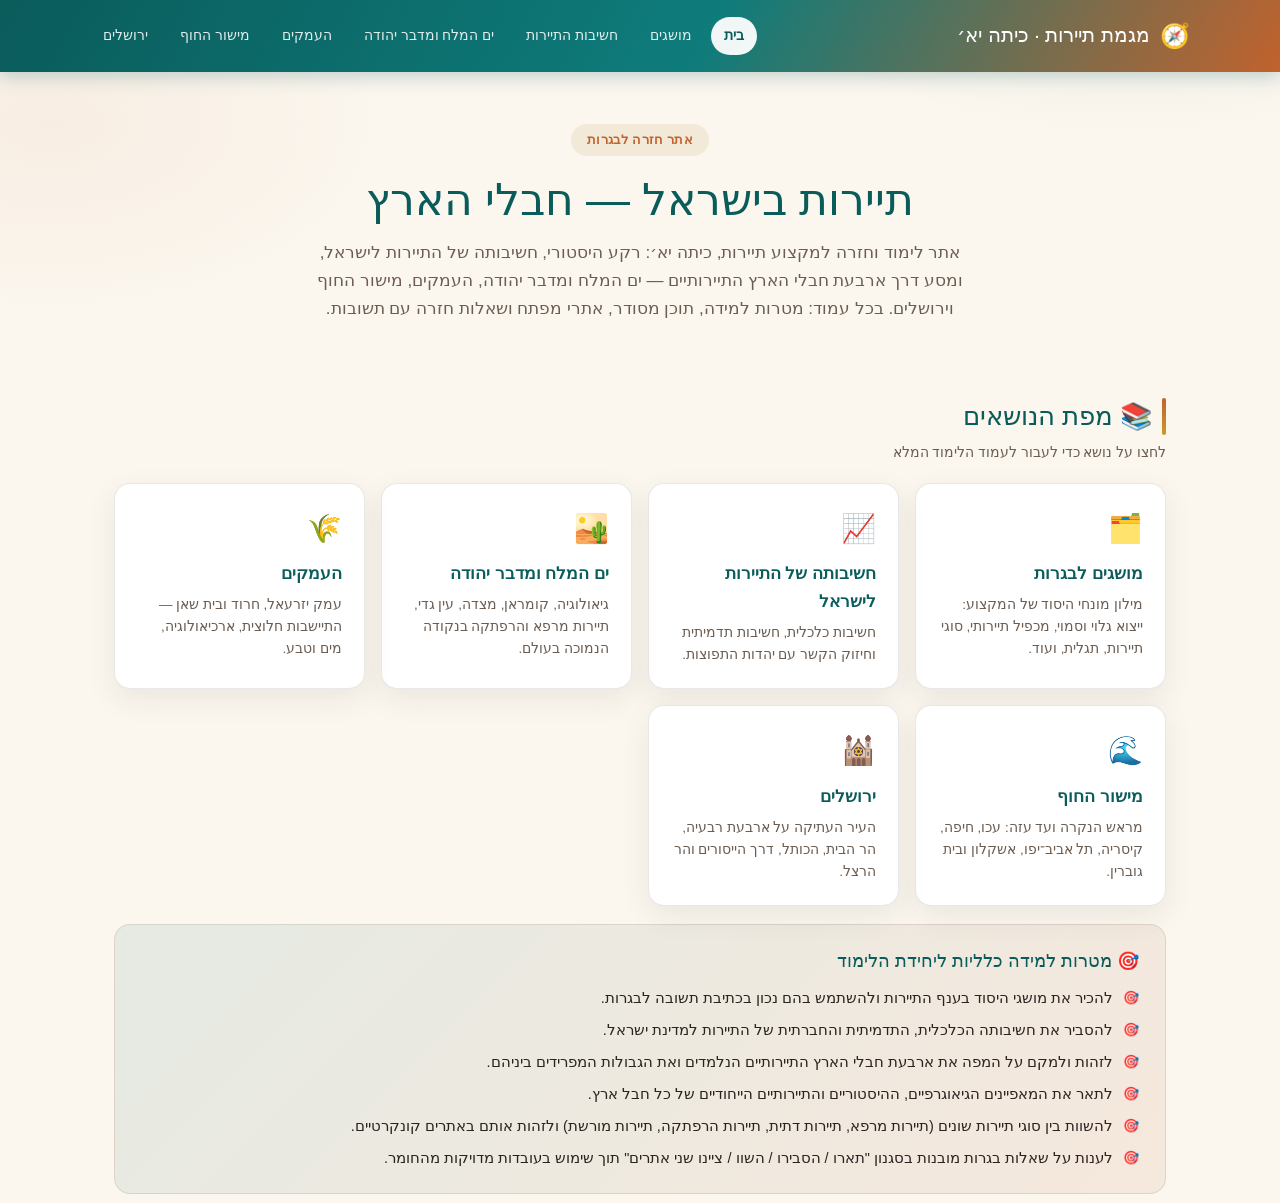
==== student/index.html @ a9f003f9 "Add gated teacher/student dashboard for tourism_bagrut New login-protected pages (reuse the existing" ====
<!DOCTYPE html>
<html lang="he" dir="rtl">
<head>
  <meta charset="UTF-8">
  <meta name="viewport" content="width=device-width, initial-scale=1.0">
  <title>תיירות בגרות — התקדמות אישית</title>
  <link rel="manifest" href="/manifest.json">
  <meta name="theme-color" content="#1E90FF">
  <link href="https://fonts.googleapis.com/css2?family=Heebo:wght@300;400;500;700;800&family=Secular+One&display=swap" rel="stylesheet">
  <style>
    *, *::before, *::after { box-sizing: border-box; margin: 0; padding: 0; }
    :root {
      --blue: #1E90FF; --blue-dark: #0B66C7; --blue-light: #0B66C7;
      --dark: #FFF8ED; --dark2: #FFFFFF; --dark3: #FFEFD9; --dark4: #F4DFB8;
      --text: #1B2A3D; --muted: #6C7A8C; --error: #E5484D;
      --success: #12A66E; --warning: #FF7A3D;
      --teal: #0E9E8F; --purple: #8B5CF6; --purple-light: #6D28D9;
      --font-display: 'Secular One', 'Heebo', sans-serif;
    }
    body {
      font-family: 'Heebo', sans-serif; background: var(--dark); color: var(--text); min-height: 100vh;
      background-image:
        radial-gradient(ellipse 900px 500px at 100% -10%, rgba(30,144,255,0.09), transparent 60%),
        radial-gradient(ellipse 700px 500px at -10% 10%, rgba(255,122,61,0.06), transparent 60%);
      background-attachment: fixed;
    }
    .topbar { background: rgba(255,255,255,0.85); backdrop-filter: blur(10px); border-bottom: 1px solid rgba(27,42,61,0.07); padding: 0 24px; height: 66px; display: flex; align-items: center; justify-content: space-between; position: sticky; top: 0; z-index: 100; flex-wrap: wrap; gap: 10px; }
    .topbar-left { display: flex; align-items: center; gap: 14px; }
    .brand-mark { width: 34px; height: 34px; border-radius: 10px; background: linear-gradient(135deg, var(--blue), var(--purple)); display: flex; align-items: center; justify-content: center; flex-shrink: 0; box-shadow: 0 3px 12px rgba(30,144,255,0.35); font-size: 17px; }
    .topbar-logo { font-family: var(--font-display); font-size: 17px; font-weight: 800; background: linear-gradient(135deg, var(--blue-light), var(--purple-light)); -webkit-background-clip: text; -webkit-text-fill-color: transparent; background-clip: text; }
    .topbar-subject { font-size: 11px; font-weight: 700; color: var(--purple-light); text-transform: uppercase; letter-spacing: 0.06em; background: rgba(139,92,246,0.1); border: 1px solid rgba(139,92,246,0.25); border-radius: 20px; padding: 3px 11px; }
    .topbar-right { display: flex; align-items: center; gap: 8px; }
    .user-name { font-family: var(--font-display); font-size: 13px; font-weight: 700; }
    .btn-sm { padding: 7px 13px; border-radius: 9px; font-family: 'Heebo', sans-serif; font-size: 12px; font-weight: 600; cursor: pointer; border: none; transition: all 0.2s; }
    .btn-back, .btn-logout { background: transparent; border: 1px solid rgba(27,42,61,0.14); color: var(--muted); }
    .btn-back:hover { border-color: var(--blue); color: var(--blue-light); }
    .btn-logout:hover { border-color: var(--error); color: var(--error); }

    .main { max-width: 800px; margin: 0 auto; padding: 26px 24px; }

    .unit-card { background: linear-gradient(160deg, rgba(255,239,217,0.9), rgba(255,255,255,0.9)); border: 1px solid rgba(27,42,61,0.07); border-radius: 18px; padding: 22px; margin-bottom: 18px; }
    .unit-head { display: flex; align-items: center; justify-content: space-between; gap: 12px; flex-wrap: wrap; margin-bottom: 14px; }
    .unit-name { font-family: var(--font-display); font-size: 18px; font-weight: 800; }
    .unit-badge { font-size: 11px; font-weight: 700; padding: 4px 11px; border-radius: 20px; }
    .unit-badge.done { background: rgba(18,166,110,0.12); color: var(--success); }
    .unit-badge.progress { background: rgba(255,122,61,0.12); color: var(--warning); }
    .unit-badge.new { background: rgba(108,122,140,0.12); color: var(--muted); }

    .prog-wrap { display: flex; align-items: center; gap: 10px; margin-bottom: 14px; }
    .prog-bar { flex: 1; height: 9px; background: var(--dark4); border-radius: 5px; overflow: hidden; }
    .prog-fill { height: 100%; border-radius: 5px; background: linear-gradient(90deg, var(--purple), var(--blue)); box-shadow: 0 0 8px rgba(30,144,255,0.4); }
    .prog-pct { font-family: var(--font-display); font-size: 13px; font-weight: 700; color: var(--purple-light); min-width: 40px; text-align: left; }

    .unit-meta { display: flex; gap: 18px; flex-wrap: wrap; margin-bottom: 16px; font-size: 12px; color: var(--muted); }
    .unit-meta b { color: var(--text); font-family: var(--font-display); }

    .unit-actions { display: flex; gap: 10px; flex-wrap: wrap; }
    .btn { padding: 10px 18px; border-radius: 10px; border: none; font-family: 'Heebo', sans-serif; font-size: 13px; font-weight: 700; cursor: pointer; text-decoration: none; display: inline-flex; align-items: center; gap: 6px; }
    .btn-primary { background: linear-gradient(135deg, var(--blue), var(--purple)); color: white; box-shadow: 0 3px 12px rgba(30,144,255,0.25); }
    .btn-primary:hover { filter: brightness(1.08); }
    .btn-ghost { background: var(--dark3); color: var(--text); }
    .btn-ghost:hover { background: var(--dark4); }

    /* בוחן */
    .quiz-overlay { display: none; position: fixed; inset: 0; background: rgba(27,42,61,0.55); z-index: 300; overflow-y: auto; padding: 30px 16px; }
    .quiz-overlay.show { display: block; }
    .quiz-modal { max-width: 700px; margin: 0 auto; background: var(--dark2); border-radius: 20px; padding: 26px; }
    .quiz-modal-head { display: flex; justify-content: space-between; align-items: center; margin-bottom: 18px; }
    .quiz-modal-title { font-family: var(--font-display); font-size: 17px; font-weight: 800; }
    .quiz-q { margin-bottom: 20px; padding-bottom: 18px; border-bottom: 1px solid rgba(27,42,61,0.07); }
    .quiz-q:last-child { border-bottom: none; }
    .quiz-q-text { font-weight: 700; margin-bottom: 10px; font-size: 14px; }
    .quiz-opt { display: block; width: 100%; text-align: right; padding: 10px 14px; margin-bottom: 6px; border-radius: 10px; border: 1px solid rgba(27,42,61,0.12); background: var(--dark3); color: var(--text); font-family: 'Heebo', sans-serif; font-size: 13px; cursor: pointer; transition: all 0.15s; }
    .quiz-opt:not(:disabled):hover { border-color: var(--blue); }
    .quiz-opt.selected { border-color: var(--blue); background: rgba(30,144,255,0.1); }
    .quiz-opt.correct { border-color: var(--success); background: rgba(18,166,110,0.12); }
    .quiz-opt.wrong { border-color: var(--error); background: rgba(229,72,77,0.12); }
    .quiz-explain { font-size: 12px; color: var(--muted); background: var(--dark3); border-radius: 10px; padding: 10px 12px; margin-top: 8px; display: none; }
    .quiz-explain.show { display: block; }
    .quiz-result { text-align: center; padding: 20px 0; }
    .quiz-result-score { font-family: var(--font-display); font-size: 32px; font-weight: 800; color: var(--purple-light); margin-bottom: 6px; }
    .quiz-footer { display: flex; gap: 10px; justify-content: flex-end; margin-top: 18px; }

    .empty-state { text-align: center; padding: 60px 20px; color: var(--muted); }
    .loading-spinner { display: inline-block; width: 16px; height: 16px; border: 2px solid rgba(27,42,61,0.15); border-top-color: var(--blue); border-radius: 50%; animation: spin 0.7s linear infinite; }
    @keyframes spin { to { transform: rotate(360deg); } }
  </style>
</head>
<body>

<div class="topbar">
  <div class="topbar-left">
    <div class="brand-mark">🎓</div>
    <div class="topbar-logo">כיתה פלוס</div>
    <div class="topbar-subject">🎓 תיירות בגרות</div>
  </div>
  <div class="topbar-right">
    <div class="user-name" id="userName">טוען...</div>
    <button class="btn-sm btn-back" onclick="goBack()">← דשבורד</button>
    <button class="btn-sm btn-logout" onclick="logout()">יציאה</button>
  </div>
</div>

<div class="main" id="unitsContainer">
  <div class="empty-state"><span class="loading-spinner"></span> טוען התקדמות...</div>
</div>

<div class="quiz-overlay" id="quizOverlay">
  <div class="quiz-modal">
    <div class="quiz-modal-head">
      <div class="quiz-modal-title" id="quizTitle">בוחן</div>
      <button class="btn-sm btn-ghost" onclick="closeQuiz()">✕ סגירה</button>
    </div>
    <div id="quizBody"></div>
  </div>
</div>

<script>
if ('serviceWorker' in navigator) {
  navigator.serviceWorker.register('/sw.js', { scope: '/' }).catch(function(){});
}
const HUB_URL = 'https://nisan1234-afk.github.io/';
const API_URL = 'https://script.google.com/macros/s/AKfycbwf3-MNZBBi64zXcNH7wfhBRoEBl9brtQ9QRI4Won5RmUIOrl_WBivN6uI5NAp6Mc0h/exec';

/* אותו בוחן בדיוק כמו ב-mishor-hachof.html (20 שאלות אמת) — מקור אחד, בלי להמציא תוכן. */
const UNIT_CONTENT = {
  mishor_hachof: {
    studyUrl: '../mishor-hachof.html',
    quiz: [
      { q: 'מהו אורכו הכולל של מישור החוף (מראש הנקרה ועד רצועת עזה)?', opts: ['90 ק"מ', '190 ק"מ', '290 ק"מ', '390 ק"מ'], correct: 1,
        explain: 'אורך מישור החוף הוא כ-190 ק"מ, ברוחב שבין 4 ק"מ בצפון ל-40 ק"מ בדרום.' },
      { q: 'איזה סוג חוף אופייני לצפון מישור החוף?', opts: ['חוף צבירה', 'חוף סחיפה', 'חוף אלמוגים', 'חוף ביצתי'], correct: 1,
        explain: 'בצפון, גלים מכרסמים את רכסי הכורכר ויוצרים חוף סחיפה עם מפרצונים ולוחות גידוד. בדרום, לעומת זאת, החוף הוא חוף צבירה — רחב, ישר וחולי.' },
      { q: 'באיזו שנה נבנה מסגד אל-ג\'זאר בעכו?', opts: ['1517', '1781', '1948', '2003'], correct: 1,
        explain: 'מסגד אל-ג\'זאר נבנה ב-1781 על ידי הפאשא אחמד אל-ג\'זאר, ובנייתו כללה עמודי גרניט שהובאו מאיטליה.' },
      { q: 'מהם שני האתרים הקדושים לבהאים בישראל?', opts: ['הכותל המערבי וקבר רחל', 'הגנים הבהאיים בחיפה וארמון בהג\'י בעכו', 'מסגד אל-אקצא וכנסיית הקבר', 'מצדה וקומראן'], correct: 1,
        explain: 'הבהאות היא דת שנוסדה בפרס לפני כ-150 שנה. שני אתריה הקדושים בישראל הם הגנים הבהאיים בחיפה (אתר UNESCO) וארמון בהג\'י בעכו, שם קבור מייסד הדת.' },
      { q: 'באיזו שנה הוכרזה "העיר הלבנה" בתל אביב כאתר מורשת עולמית של UNESCO?', opts: ['1948', '1993', '2003', '2013'], correct: 2,
        explain: 'ב-2003 הכריז ארגון UNESCO על "העיר הלבנה" בתל אביב — הריכוז הגדול בעולם של מבנים בסגנון הבינלאומי (באוהאוס) — כאתר מורשת עולמי.' },
      { q: 'מי בנה את העיר קיסריה?', opts: ['שלמה המלך', 'המלך הורדוס', 'הצלבנים', 'העות\'מאנים'], correct: 1,
        explain: 'קיסריה נבנתה על ידי המלך הורדוס לכבוד הקיסר הרומי, והיא כוללת תיאטרון רומי, אקוודוקט והיפודרום השמורים היטב.' },
      { q: 'מה הכינוי של גן לאומי בית גוברין-מרשה, שהוכרז אתר מורשת עולמי?', opts: ['"עמק האלה"', '"ארץ אלף המערות"', '"שפלת המלכים"', '"גבעת הזהב"'], correct: 1,
        explain: 'הגן נקרא "ארץ אלף המערות" בזכות אלפי המערות שנחצבו בקרקע הגירית — ובהן מערות פעמון, קולומבריום ובריכות טבילה.' },
      { q: 'מהם הגבולות הגיאוגרפיים של מישור החוף הצפוני?', opts: ['בין הכרמל לרצועת עזה', 'בין ראש הנקרה לכרמל', 'בין תל אביב לאשקלון', 'בין הירדן לים התיכון'], correct: 1,
        explain: 'מישור החוף הצפוני משתרע בין ראש הנקרה בצפון (גבול ישראל-לבנון) לבין הכרמל בדרום, בין הרי הגליל במזרח לים התיכון במערב.' },
      { q: 'מה רוחבו של מישור החוף בצפון לעומת הדרום?', opts: ['4 ק"מ בצפון, 40 ק"מ בדרום', '40 ק"מ בצפון, 4 ק"מ בדרום', 'רוחב אחיד של 20 ק"מ לכל אורכו', '10 ק"מ בכל אורכו'], correct: 0,
        explain: 'מישור החוף מתרחב מצפון לדרום: כ-4 ק"מ בצפון (בסביבת ראש הנקרה) עד כ-40 ק"מ בדרום.' },
      { q: 'כיצד נוצרו הנקרות בראש הנקרה?', opts: ['נחצבו בידי אדם לצורכי הגנה', 'מערות גיאולוגיות שנוצרו מגלי הים המכים בסלע הגיר', 'שרידי מנהרות צבאיות', 'תוצאה של רעידות אדמה'], correct: 1,
        explain: 'הנקרות הן תופעת טבע — מערות שנוצרו לאורך אלפי שנים מפגיעת גלי הים בסלע הגיר הרך.' },
      { q: 'לכמה דתות קדושה מערת אליהו הנביא בחיפה?', opts: ['לדת אחת בלבד', 'לשתי דתות', 'לשלוש דתות', 'לארבע דתות'], correct: 3,
        explain: 'מערת אליהו הנביא קדושה לארבע דתות: יהודים, נוצרים, מוסלמים ודרוזים.' },
      { q: 'מה מייחד את בית לוחמי הגטאות בגליל המערבי?', opts: ['מוזיאון ספורט ישראלי', 'מוזיאון שואה שנוסד על ידי ניצולים שהיו לוחמים בגטאות', 'מוזיאון למלחמת העצמאות', 'מוזיאון לתרבות ימית'], correct: 1,
        explain: 'בית לוחמי הגטאות הוא מוזיאון שואה ייחודי, שנוסד על ידי ניצולי שואה שהיו בעצמם לוחמים בגטאות.' },
      { q: 'מה ניתן לראות בגן לאומי מבצר מונפורט?', opts: ['שרידי מבצר צלבני של המסדר הגרמני בלב שמורת נחל כזיב', 'מקדש בהאי', 'נמל דייגים עתיק', 'מכרות נחושת קדומים'], correct: 0,
        explain: 'מונפורט הוא מבצר צלבני של המסדר הגרמני, השוכן בלב שמורת נחל כזיב ומציע נוף מרהיב.' },
      { q: 'לשם מה שימש האקוודוקט בקיסריה?', opts: ['הגנה על העיר מפני פולשים', 'הובלת מים לעיר ממעיינות הכרמל, כ-20 ק"מ', 'תעלת שיט לספינות מסחר', 'אחסון תבואה'], correct: 1,
        explain: 'האקוודוקט הוא אמת מים רומית שהובילה מי שתייה לקיסריה ממרחק של כ-20 ק"מ מהכרמל, והוא שמור יפה על קו הים.' },
      { q: 'מה ניתן לעשות בזיכרון יעקב?', opts: ['לצפות בתיאטרון רומי', 'לבקר בבית אהרנסון, לסייר ביקבים ("דרך היין") ולבקר ברמת הנדיב', 'לשוט בסירות באגם מלאכותי', 'לצלול בין שרידי אונייה'], correct: 1,
        explain: 'זיכרון יעקב מציעה את בית אהרנסון (מטה ניל"י), סיורי יין ביקבי כרמל, הברון ואליעז, ואת גני הזיכרון ברמת הנדיב.' },
      { q: 'מה מציעים הכפרים הדרוזיים דלית אל-כרמל ועוספיה לתיירים?', opts: ['ספורט ימי וצלילה', 'שוק ססגוני, מטבח דרוזי אותנטי ואירוח מסורתי', 'מסלולי סקי', 'תצפית על נמל תעופה'], correct: 1,
        explain: 'בשני הכפרים: שוק צבעוני, מטבח דרוזי מסורתי, וביקור בבתי מורשת עם אירוח ביתי — למשל מרכז "אל-בדיה" בעוספיה.' },
      { q: 'באיזו שנה אוחדו תל אביב ויפו לעיר אחת?', opts: ['1909', '1933', '1948', '1950'], correct: 3,
        explain: 'תל אביב נוסדה רשמית ב-1909 לצד יפו העתיקה. ב-1950 אוחדו השתיים לעיר אחת — תל אביב-יפו.' },
      { q: 'מה מוצג במוזיאון אנו (בית התפוצות לשעבר)?', opts: ['תולדות מדינת ישראל מאז הקמתה', 'סיפורו של העם היהודי בתפוצות לאורך הדורות', 'תולדות העיר תל אביב', 'אמנות מודרנית ועכשווית בלבד'], correct: 1,
        explain: 'מוזיאון אנו מספר את סיפור העם היהודי — זהותו, תרבותו ומורשתו — דרך תערוכות קבע ומתחלפות ומאגרי מידע עשירים.' },
      { q: 'מדוע יש בגן לאומי בית גוברין כל כך הרבה מערות פעמון?', opts: ['נוצרו מפעולת גלי הים', 'הקרקע הגירית הרכה אפשרה חציבה בידי אדם', 'נוצרו מרעידות אדמה חוזרות', 'הן שרידי מכרות ברזל'], correct: 1,
        explain: 'הקרקע הגירית הרכה של שפלת יהודה אפשרה לחצוב בקלות יחסית מערות ענק בצורת פעמון — ולכן מכונה האזור "ארץ אלף המערות".' },
      { q: 'מה שימש הקולומבריום בבית גוברין?', opts: ['מקדש לפולחן דתי', 'מקום קינון ליונים, לצורכי מאכל ודישון', 'בריכת טבילה', 'אולם קבלת אורחים'], correct: 1,
        explain: 'הקולומבריום הוא מערה עם מאות נישות קטנות ששימשו לגידול יונים — למאכל, לדישון השדות ואף למסחר.' }
    ]
  }
};

let currentUser = null;
let units = [];
let currentQuiz = null;
let quizAnswers = [];

window.onload = async function() {
  const stored = sessionStorage.getItem('kitahUser');
  if (!stored) { window.location.href = HUB_URL; return; }
  currentUser = JSON.parse(stored);
  document.getElementById('userName').textContent = currentUser.name || currentUser.email.split('@')[0];
  await loadProgress();
};

async function callAPI(action, params = {}) {
  const res  = await fetch(API_URL, { method: 'POST', body: JSON.stringify({ action, token: currentUser.token, ...params }) });
  const data = await res.json();
  if (!data.ok) throw new Error(data.error);
  return data.data;
}

async function loadProgress() {
  const container = document.getElementById('unitsContainer');
  try {
    const data = await callAPI('getBagrutMyProgress');
    units = data.units || [];
    renderUnits();
  } catch(e) {
    container.innerHTML = '<div class="empty-state">שגיאה: ' + e.message + '</div>';
  }
}

function renderUnits() {
  const container = document.getElementById('unitsContainer');
  if (!units.length) {
    container.innerHTML = '<div class="empty-state">אין עדיין יחידות לימוד זמינות.</div>';
    return;
  }
  container.innerHTML = units.map(u => {
    const pct = u.completed ? Math.round(100 * u.best_score / u.total_questions) : 0;
    const badge = u.completed ? '<span class="unit-badge done">✔ הושלם</span>' : '<span class="unit-badge new">טרם התחיל/ה</span>';
    const attemptsText = u.attempts > 0 ? u.attempts + ' ניסיונות' : 'עדיין לא נוסה';
    return `
      <div class="unit-card">
        <div class="unit-head">
          <div class="unit-name">🗺️ ${escapeHtml(u.name)}</div>
          ${badge}
        </div>
        <div class="prog-wrap">
          <div class="prog-bar"><div class="prog-fill" style="width:${pct}%"></div></div>
          <div class="prog-pct">${pct}%</div>
        </div>
        <div class="unit-meta">
          <div>ציון הכי טוב: <b>${u.best_score}/${u.total_questions}</b></div>
          <div>${attemptsText}</div>
        </div>
        <div class="unit-actions">
          ${UNIT_CONTENT[u.unit_id] ? `<a class="btn btn-ghost" href="${UNIT_CONTENT[u.unit_id].studyUrl}" target="_blank">📖 לחומר הלימוד</a>` : ''}
          <button class="btn btn-primary" onclick="startQuiz('${u.unit_id}')">${u.completed ? '🔁 לנסות שוב' : '▶ להתחיל בוחן'}</button>
        </div>
      </div>
    `;
  }).join('');
}

function startQuiz(unit_id) {
  const content = UNIT_CONTENT[unit_id];
  if (!content) return;
  currentQuiz = { unit_id, questions: content.quiz };
  quizAnswers = new Array(content.quiz.length).fill(null);
  const unit = units.find(u => u.unit_id === unit_id);
  document.getElementById('quizTitle').textContent = 'בוחן — ' + (unit ? unit.name : '');
  renderQuizBody();
  document.getElementById('quizOverlay').classList.add('show');
}

function closeQuiz() {
  document.getElementById('quizOverlay').classList.remove('show');
  currentQuiz = null;
}

function renderQuizBody() {
  const body = document.getElementById('quizBody');
  body.innerHTML = currentQuiz.questions.map((item, qi) => `
    <div class="quiz-q" id="quizQ${qi}">
      <div class="quiz-q-text">${qi + 1}. ${escapeHtml(item.q)}</div>
      ${item.opts.map((opt, oi) => `<button class="quiz-opt" onclick="selectQuizOpt(${qi}, ${oi})">${escapeHtml(opt)}</button>`).join('')}
      <div class="quiz-explain" id="quizExplain${qi}">${escapeHtml(item.explain)}</div>
    </div>
  `).join('') + `
    <div class="quiz-footer">
      <button class="btn btn-primary" onclick="submitQuiz()">✔ סיום ובדיקה</button>
    </div>
  `;
}

function selectQuizOpt(qi, oi) {
  quizAnswers[qi] = oi;
  const qEl = document.getElementById('quizQ' + qi);
  qEl.querySelectorAll('.quiz-opt').forEach((btn, i) => btn.classList.toggle('selected', i === oi));
}

async function submitQuiz() {
  const total = currentQuiz.questions.length;
  const unanswered = quizAnswers.findIndex(a => a === null);
  if (unanswered !== -1) {
    if (!confirm('יש שאלות בלי תשובה. לסיים בכל זאת?')) return;
  }

  let score = 0;
  currentQuiz.questions.forEach((item, qi) => {
    const qEl = document.getElementById('quizQ' + qi);
    const opts = qEl.querySelectorAll('.quiz-opt');
    opts.forEach((btn, oi) => {
      btn.disabled = true;
      if (oi === item.correct) btn.classList.add('correct');
      else if (oi === quizAnswers[qi]) btn.classList.add('wrong');
    });
    document.getElementById('quizExplain' + qi).classList.add('show');
    if (quizAnswers[qi] === item.correct) score++;
  });

  const body = document.getElementById('quizBody');
  const resultHtml = `
    <div class="quiz-result">
      <div class="quiz-result-score">${score} / ${total}</div>
      <div style="color:var(--muted);font-size:13px;">${Math.round(100 * score / total)}% הצלחה — נשמר בהתקדמות שלך</div>
    </div>
  `;
  body.insertAdjacentHTML('afterbegin', resultHtml);
  const footer = body.querySelector('.quiz-footer');
  footer.innerHTML = '<button class="btn btn-primary" onclick="closeQuiz(); loadProgress();">סגירה וחזרה להתקדמות</button>';

  try {
    await callAPI('saveBagrutQuizResult', { unit_id: currentQuiz.unit_id, score, total });
  } catch(e) {
    alert('הציון חושב אך לא נשמר: ' + e.message);
  }
}

function escapeHtml(s) { return String(s ?? '').replace(/[&<>"']/g, c => ({'&':'&amp;','<':'&lt;','>':'&gt;','"':'&quot;',"'":'&#39;'}[c])); }

function goBack() { window.location.href = HUB_URL + 'student/'; }
function logout() { sessionStorage.removeItem('kitahUser'); window.location.href = HUB_URL; }
</script>
</body>
</html>
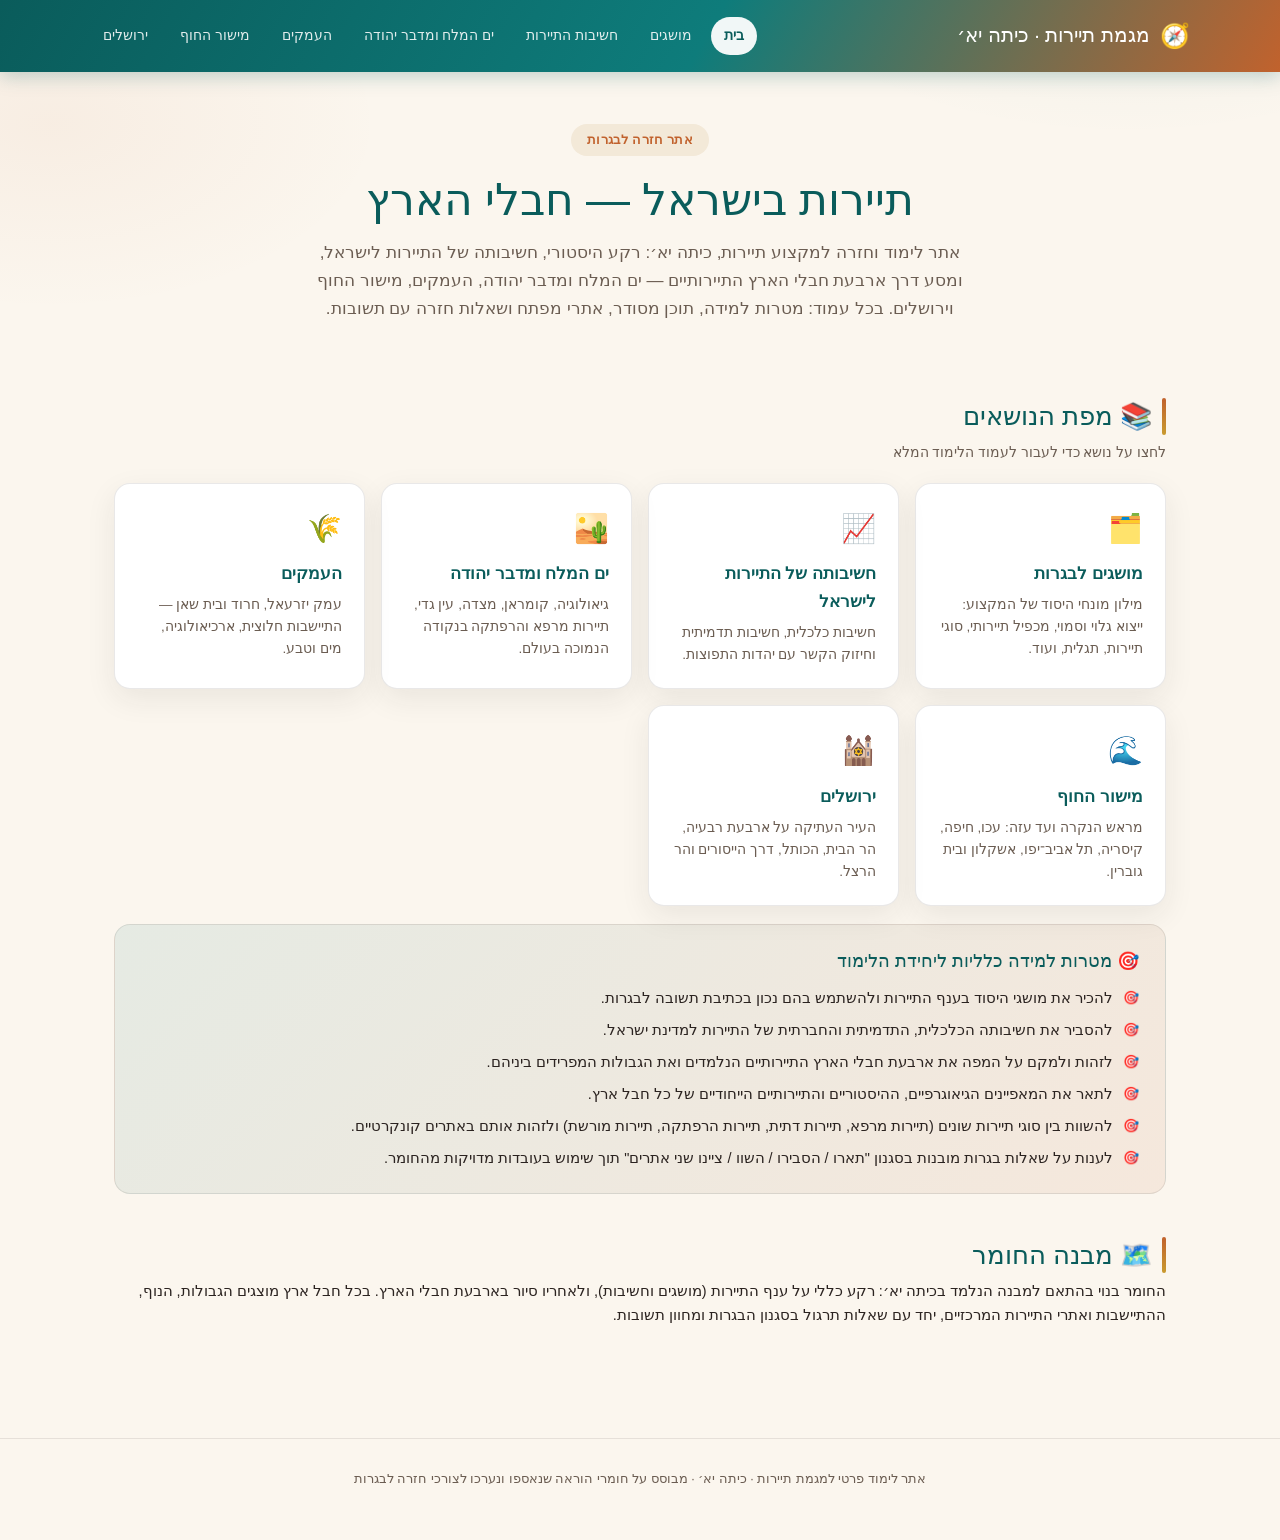
==== commit 6f1acbd2: "הרחבת דשבורד תלמיד: בוחני עמקים/ים המלח/ירושלים/חשיבות לצד מישור החוף" ====
--- a/student/index.html
+++ b/student/index.html
@@ -168,7 +168,183 @@
       { q: 'מה שימש הקולומבריום בבית גוברין?', opts: ['מקדש לפולחן דתי', 'מקום קינון ליונים, לצורכי מאכל ודישון', 'בריכת טבילה', 'אולם קבלת אורחים'], correct: 1,
         explain: 'הקולומבריום הוא מערה עם מאות נישות קטנות ששימשו לגידול יונים — למאכל, לדישון השדות ואף למסחר.' }
     ]
-  }
+  },
+  haamakim: {
+    studyUrl: '../haamakim.html',
+    quiz: [
+  { q: 'מהם שלושת העמקים המרכזיים באזור העמקים?', opts: ['יזרעאל, חרוד, בית שאן', 'החולה, הירדן, הבקעה', 'זבולון, עכו, שרון', 'המעיינות, האלה, המעפילים'], correct: 0,
+    explain: 'אזור העמקים הוא רצף של עמק יזרעאל, עמק חרוד ועמק בית שאן, הנמשכים מבקעת הירדן במזרח ועד מישור חוף עכו במערב.' },
+  { q: 'מהי צורת ההתיישבות העיקרית באזור העמקים?', opts: ['עירונית בלבד', 'כפרית — קיבוצים ומושבים', 'בדואית-נוודית', 'תעשייתית'], correct: 1,
+    explain: 'האזור מזוהה עם התיישבות כפרית-חקלאית — קיבוצים, מושבים ויישובים קהילתיים, לצד ערי מחוז קטנות כמו עפולה ובית שאן.' },
+  { q: 'איזה מושב נחשב לראשון בארץ ישראל, ומה ייחודו הצורני?', opts: ['נהלל — מבנה מעגלי', 'כפר ברוך — מבנה מרובע', 'נהריים — מבנה משולש', 'מגדל העמק — ללא תכנון מיוחד'], correct: 0,
+    explain: 'נהלל (1921) הוא המושב העברי הראשון בארץ ישראל, המפורסם בתכנונו המעגלי הייחודי של האדריכל ריצ\'רד קאופמן.' },
+  { q: 'מה מייצג את שיטת ההתיישבות "חומה ומגדל" בעמקים?', opts: ['תל עמל (ניר דוד) ומעוז חיים', 'נהלל וכפר ברוך', 'עפולה ובית שאן', 'בית אלפא ושער הגולן'], correct: 0,
+    explain: '"חומה ומגדל" הייתה שיטת התיישבות מהירה ומבוצרת שאפיינה את שנות ה-30, וייצוגיה בעמקים הם תל עמל (ניר דוד) ומעוז חיים.' },
+  { q: 'מה מייחד את תל מגידו?', opts: ['גן חיות עם בעלי חיים מאוסטרליה', 'אתר מורשת עולמית עם עשרות שכבות התיישבות ומפעל מים', 'תחנת רכבת היסטורית', 'מרכז צפרות'], correct: 1,
+    explain: 'תל מגידו הוא אתר מורשת עולמית של UNESCO שישב על "דרך הים" הבינלאומית — עשרות שכבות התיישבות, מקדשים ומפעל מים אדיר.' },
+  { q: 'איזו עיר רומית-ביזנטית עתיקה שכנה במקום בית שאן של היום?', opts: ['קיסריה', 'סקיתופוליס', 'צפורי', 'אשקלון'], correct: 1,
+    explain: 'סקיתופוליס הייתה עיר רומית-ביזנטית מפוארת שהתקיימה במקום בית שאן של היום, עם רחוב עמודים, בית מרחץ ותיאטרון.' },
+  { q: 'מה אפשר לראות בגן הלאומי בית שאן (סקיתופוליס)?', opts: ['רחוב עמודים, בית מרחץ ותיאטרון רומי', 'פסיפס גלגל המזלות', 'מפעל מים תת-קרקעי', 'שרידי מבצר צלבני'], correct: 0,
+    explain: 'האתר כולל רחוב עמודים, בית מרחץ ותיאטרון רומי גדול, המעידים על עושר תרבותי ומרכזיות שלטונית של העיר בעבר.' },
+  { q: 'מי היה קבור/פעל בבית שערים?', opts: ['המלך הורדוס', 'רבי יהודה הנשיא והסנהדרין', 'הבארון רוטשילד', 'הפאשא אחמד אל-ג\'זאר'], correct: 1,
+    explain: 'בית שערים שימשה כמקום מושבו של רבי יהודה הנשיא והסנהדרין, והפכה לאתר קבורה יהודי חשוב עם מערכות קברים מעוטרות.' },
+  { q: 'מה מוצג ברצפת הפסיפס המפורסמת בבית אלפא?', opts: ['סצנות ציד', 'גלגל המזלות', 'מפת ירושלים', 'עצי זית'], correct: 1,
+    explain: 'בית הכנסת העתיק בבית אלפא מציג רצפת פסיפס מרהיבה עם תיאור גלגל המזלות — אחד הפסיפסים המפורסמים בישראל.' },
+  { q: 'מדוע מכונה אזור בית שאן-חרוד "עמק המעיינות"?', opts: ['בגלל שפע מעיינות בטמפרטורה קבועה של כ-28 מעלות', 'בגלל נהר גדול העובר בו', 'בגלל ימת מים מלאכותית', 'בגלל גשמים כבדים בחורף'], correct: 0,
+    explain: 'האזור מתאפיין בשפע מעיינות הנובעים בטמפרטורה קבועה של כ-28 מעלות, המאפשרים רחצה ונופש בכל ימות השנה.' },
+  { q: 'אילו אתרי מים מרכזיים קיימים באזור העמקים?', opts: ['גן השלושה, פארק המעיינות, גני חוגה', 'עין גדי ונחל דוד', 'ימת הכנרת בלבד', 'בריכות מלח'], correct: 0,
+    explain: 'גן השלושה (הסחנה), פארק המעיינות (עין שוקק, עין מודע ונחל הקיבוצים) וגני חוגה הם אתרי המים המרכזיים באזור.' },
+  { q: 'מדוע אזור העמקים מוקד משיכה לתיירי צפרות?', opts: ['בגלל אקלים קר במיוחד', 'הוא נמצא על ציר נדידת ציפורים עולמי לאורך השבר הסורי-אפריקני', 'בגלל שדות תירס נרחבים', 'בגלל קרבה לים'], correct: 1,
+    explain: 'האזור ממוקם על ציר נדידת ציפורים עולמי לאורך השבר הסורי-אפריקני, ולכן מתאפיין במעבר עונתי מסיבי של ציפורים נודדות.' },
+  { q: 'באיזו תופעת טבע ידוע הר הגלבוע באביב?', opts: ['שלג', 'פריחת אירוס הגלבוע', 'ערפל כבד', 'רוחות חזקות'], correct: 1,
+    explain: 'הר הגלבוע ("הר הברכה והקללה") ידוע בתופעת פריחה נדירה וייחודית — פריחת אירוס הגלבוע באביב.' },
+  { q: 'איזה סיפור תנ"כי קשור למעיין חרוד?', opts: ['סיפור דוד וגוליית', 'סיפור גדעון השופט', 'סיפור שמשון', 'סיפור יוסף ואחיו'], correct: 1,
+    explain: 'מעיין חרוד קשור לסיפור גדעון השופט מהתנ"ך, ולסמוך לו נמצאת אחוזת חנקין ההיסטורית.' },
+  { q: 'מהו תפקידן של עפולה ובית שאן באזור העמקים?', opts: ['אתרי טבע בלבד', '"ערי מחוז" — מרכזים עירוניים ליישובי הסביבה', 'מחנות צבאיים', 'נמלי דיג'], correct: 1,
+    explain: 'לצד המרחב הכפרי, עפולה ובית שאן משמשות "ערי מחוז" — מרכזים עירוניים המספקים שירותים ליישובי הסביבה הכפריים.' },
+  { q: 'מה מספר מוזיאון עקבות בעמק בקיבוץ יפעת?', opts: ['תולדות מדינת ישראל', 'סיפור ההתיישבות וההתפתחות החקלאית באזור', 'תולדות התעופה בישראל', 'אמנות מודרנית'], correct: 1,
+    explain: 'מוזיאון עקבות בעמק (קיבוץ יפעת), לצד בית שטורמן (עין חרוד), מספר את סיפור ההתיישבות החלוצית וההתפתחות החקלאית באזור.' },
+  { q: 'מהי רכבת העמק וממה היא מיוחדת כיום?', opts: ['קו רכבת שחודש ומקשר בין חיפה לבית שאן, והפך לאטרקציה תיירותית', 'רכבת מטען בלבד', 'רכבת תת-קרקעית', 'רכבל הררי'], correct: 0,
+    explain: 'רכבת העמק היא קו רכבת היסטורי שחודש, מקשר בין חיפה לבית שאן דרך תחנות כמו יקנעם-כפר יהושע ומגדל העמק-כפר ברוך, והפך בעצמו לאטרקציה תיירותית.' },
+  { q: 'מהי הקרקע האופיינית לעמקים ומניין מקורה?', opts: ['קרקע חולית ממקור ימי', 'אדמת סחף פורייה, ממקור ההרים המקיפים', 'קרקע געשית שחורה', 'קרקע מלחית'], correct: 1,
+    explain: 'הקרקע בעמקים היא אדמת סחף פורייה, שנוצרה מסחף שהגיע מההרים המקיפים יחד עם מי הנגר העילי — ולכן האזור חקלאי מובהק.' },
+  { q: 'מהם גבולות אזור העמקים בארבעת הכיוונים?', opts: ['צפון-הגליל התחתון, דרום-הגלבוע, מזרח-בקע הירדן, מערב-הכרמל', 'צפון-הכרמל, דרום-הנגב, מזרח-הים, מערב-הירדן', 'צפון-החרמון, דרום-אילת, מזרח-לבנון, מערב-מצרים', 'אין לאזור גבולות טבעיים ברורים'], correct: 0,
+    explain: 'האזור תחום ברכסי הרים מכל עבר: הגליל התחתון בצפון, הרי הגלבוע בדרום, בקע הירדן במזרח והכרמל במערב.' },
+  { q: 'מה אירע בנהריים ומה ייחודה ההיסטורי?', opts: ['נבנתה שם תחנת הכוח הראשונה על נהר הירדן', 'נחתם שם הסכם שלום', 'הוקם שם המושב הראשון בארץ', 'התגלה שם מפעל מים רומי'], correct: 0,
+    explain: 'נהריים ידועה בסיפור החלוצים ובתחנת הכוח ההיסטורית — הראשונה מסוגה — שנבנתה על נהר הירדן.' }
+  ]},
+  yam_hamelach: {
+    studyUrl: '../yam-hamelach.html',
+    quiz: [
+  { q: 'מהו השבר הסורי-אפריקאי?', opts: ['בקע גיאולוגי הנמשך כ-6,000 ק"מ מסוריה ועד טנזניה', 'שרשרת הרים בין ישראל לירדן', 'שם נוסף למדבר יהודה', 'תעלת מים מלאכותית'], correct: 0,
+    explain: 'השבר הסורי-אפריקאי הוא עמק אדיר הנמשך לאורך למעלה מ-6,000 ק"מ, מצפון סוריה ועד טנזניה.' },
+  { q: 'באיזה חלק מהבקע נמצא ים המלח?', opts: ['החלק הגבוה ביותר', 'החלק הנמוך ביותר', 'המרכז המדויק', 'קצהו הצפוני'], correct: 1,
+    explain: 'ים המלח הוא חלקו הנמוך ביותר של הבקע — תופעה גיאולוגית בקנה מידה עולמי.' },
+  { q: 'לפני כמה שנים החל להיווצר הבקע?', opts: ['כ-25 אלף שנה', 'כ-2.5 מיליון שנה', 'כ-25 מיליון שנה', 'כ-250 מיליון שנה'], correct: 2,
+    explain: 'התהליך החל להיווצר לפני כ-25 מיליון שנה כתוצאה מתנועת הלוחות הטקטוניים, ונמשך עד ימינו.' },
+  { q: 'מה גורם לתופעת "מדבר בצל גשם" בים המלח?', opts: ['עננים מורידים את רוב הגשם מעל הרי יהודה, ומתחממים ומתרחבים במורד המזרחי בלי משקעים', 'קרבה לים התיכון גורמת ליובש', 'רוחות קרות מהמזרח', 'גובה פני הים בלבד'], correct: 0,
+    explain: 'עננים מהים התיכון מתקררים ומורידים גשם מעל הרי יהודה; כשהם ממשיכים מזרחה לעבר בקעת ים המלח, הם מתחממים ומתרחבים וכמעט אינם מורידים משקעים.' },
+  { q: 'מהו קאסר אל-יהוד?', opts: ['אתר הטבילה המקודש לנצרות בנהר הירדן', 'מבצר צלבני', 'שוק בדואי מסורתי', 'מכרה מלח עתיק'], correct: 0,
+    explain: 'קאסר אל-יהוד הוא אתר הטבילה המקודש לנצרות — לפי המסורת כאן הטביל יוחנן המטביל את ישוע בנהר הירדן.' },
+  { q: 'מהו נבי מוסא?', opts: ['אתר עלייה לרגל קדוש למוסלמים, מקום קבורתו המיוחס של משה רבנו', 'כפר דרוזי', 'מצודה עות\'מאנית', 'נמל דייגים'], correct: 0,
+    explain: 'נבי מוסא הוא אתר עלייה לרגל קדוש למוסלמים; המסורת המוסלמית מזהה כאן את מקום קבורתו של משה רבנו.' },
+  { q: 'מה התגלה בקומראן?', opts: ['מגילות ים המלח', 'שרידי ארמון הורדוס', 'פסיפס גלגל המזלות', 'אוצר מטבעות רומיות'], correct: 0,
+    explain: 'בקומראן התגלו מגילות ים המלח — הממצא הארכיאולוגי החשוב ביותר שהתגלה במאה ה-20, הכולל את הכתבים הקדומים ביותר בעברית.' },
+  { q: 'מי חיה בקומראן וקשורה לגילוי המגילות?', opts: ['כת המדבר (האיסיים)', 'הצלבנים', 'הנביטים', 'השומרונים'], correct: 0,
+    explain: 'קומראן הייתה ביתה של כת המדבר (האיסיים), שם התגלו המגילות הגנוזות.' },
+  { q: 'מה מיוחד בעינות צוקים (עין פשחה)?', opts: ['נווה המדבר הנמוך בעולם', 'המפל הגבוה ביותר בישראל', 'שמורת יער היחידה במדבר', 'אתר צלילה'], correct: 0,
+    explain: 'עינות צוקים הוא נווה המדבר הנמוך בעולם — שמורת טבע עם בריכות מים צלולות וצמחייה עשירה.' },
+  { q: 'כמה מיני צמחים כוללת הגן הבוטני בקיבוץ עין גדי?', opts: ['כ-90', 'כ-900', 'כ-9,000', 'כ-9'], correct: 1,
+    explain: 'הגן הבוטני בעין גדי כולל כ-900 מיני צמחים מרחבי העולם המשגשגים באקלים המיוחד.' },
+  { q: 'אילו נחלים זורמים בשמורת עין גדי?', opts: ['נחל דוד ונחל ערוגות', 'נחל פרת ונחל קדרון', 'נחל צין ונחל חוור', 'נחל שורק ונחל האלה'], correct: 0,
+    explain: 'שמורת עין גדי היא נווה המדבר הגדול בארץ, עם נחל דוד ונחל ערוגות ומעיינות זורמים.' },
+  { q: 'מי בנה את ארמון-המבצר מצדה?', opts: ['המלך הורדוס', 'המלך שלמה', 'החשמונאים', 'הקיסר הרומי טיטוס'], correct: 0,
+    explain: 'מצדה היא ארמון-מבצר מפואר שנבנה על ידי המלך הורדוס על צוק מבודד.' },
+  { q: 'לְמה שימשה מצדה במהלך המרד הגדול?', opts: ['מפלטם האחרון של המורדים היהודים ברומאים', 'בסיס צבאי רומי', 'מקום מושבו של הסנהדרין', 'תחנת מסחר בין-לאומית'], correct: 0,
+    explain: 'מצדה שימשה כמפלטם האחרון של המורדים היהודים ברומאים במהלך המרד הגדול, והוכרזה אתר מורשת עולמית של אונסק"ו.' },
+  { q: 'מה מייחד את אזור עין בוקק?', opts: ['מתחם המלונות והתיירות המרכזי של ים המלח, מרכז ספא ומרפא', 'שמורת טבע לא-מבוקרת', 'אתר ארכיאולוגי צלבני', 'נמל דיג פעיל'], correct: 0,
+    explain: 'עין בוקק הוא מתחם המלונות והתיירות המרכזי של ים המלח, לחוף בריכות האידוי של האגן הדרומי — מרכז לספא ומרפא.' },
+  { q: 'ממה עשוי הר סדום?', opts: ['כולו מגוש מלח', 'בזלת געשית', 'גיר ודולומיט', 'חול וחוואר'], correct: 0,
+    explain: 'הר סדום עשוי כולו מגוש מלח, מחורר במערות, מחילות ופירים שנוצרו מהמסת המלח.' },
+  { q: 'מיהו משה נובומייסקי?', opts: ['מייסד מפעלי ים המלח', 'ראש הממשלה הראשון', 'מגלה מגילות קומראן', 'ארכיאולוג שחפר במצדה'], correct: 0,
+    explain: 'מרכז המבקרים בהר סדום מספר את סיפורו של משה נובומייסקי, מייסד מפעלי ים המלח וחזונו להפיק אשלג ממי הים.' },
+  { q: 'פי כמה ריכוז המלחים בים המלח גבוה ממי ים רגילים?', opts: ['פי שתיים', 'פי חמש', 'פי עשרה', 'פי מאה'], correct: 2,
+    explain: 'ריכוז המלחים בים המלח גבוה פי עשרה ממי ים רגילים, ומאפשר ציפה טבעית ומרגיעה.' },
+  { q: 'מדוע יש ריכוז חמצן גבוה יחסית באוויר בים המלח?', opts: ['הלחץ הברומטרי הגבוה בנקודה הנמוכה בעולם', 'קרבה לצמחייה עשירה', 'רוחות ים חזקות', 'גובה רב מעל פני הים'], correct: 0,
+    explain: 'הלחץ הברומטרי הגבוה בנקודה הנמוכה בעולם מעלה את ריכוז החמצן באוויר.' },
+  { q: 'מהי הסיבה העיקרית לירידת מפלס ים המלח?', opts: ['ניצול יתר של מקורות המים הזורמים אליו', 'התחממות גלובלית בלבד', 'רעידות אדמה תכופות', 'זיהום תעשייתי'], correct: 0,
+    explain: 'מפלס ים המלח יורד בקצב מדאיג, בעיקר עקב ניצול יתר של מקורות המים הזורמים אליו.' },
+  { q: 'כיצד נוצרים בולענים בחוף ים המלח?', opts: ['מי תהום מתוקים ממיסים שכבות מלח תת-קרקעיות ויוצרים חללים שקורסים', 'פעילות געשית', 'חפירות כרייה בלתי חוקיות', 'שיטפונות עונתיים'], correct: 0,
+    explain: 'ירידת מפלס הים גורמת לחדירת מי תהום מתוקים הממיסים שכבות מלח תת-קרקעיות, ויוצרת חללים שגורמים להתמוטטות פתאומית של פני הקרקע.' }
+  ]},
+  yerushalayim: {
+    studyUrl: '../yerushalayim.html',
+    quiz: [
+  { q: 'לאילו שלוש דתות קדושה ירושלים?', opts: ['יהדות, נצרות, אסלאם', 'יהדות, בודהיזם, הינדואיזם', 'נצרות, אסלאם, בהאות', 'יהדות, נצרות, בהאות'], correct: 0,
+    explain: 'ירושלים קדושה לשלוש הדתות המונותאיסטיות — יהדות, נצרות ואסלאם.' },
+  { q: 'לכמה רבעים מחולקת העיר העתיקה, ומה שמותיהם?', opts: ['שלושה: יהודי, נוצרי, מוסלמי', 'ארבעה: יהודי, נוצרי, ארמני, מוסלמי', 'חמישה, כולל רובע יווני', 'שניים: מזרחי ומערבי'], correct: 1,
+    explain: 'העיר העתיקה מחולקת לארבעה רבעים: יהודי, נוצרי, ארמני ומוסלמי.' },
+  { q: 'מהו הכותל המערבי?', opts: ['שריד תמך הענק של בית המקדש שבנה הורדוס', 'קטע מחומת העיר העתיקה', 'שריד ארמון צלבני', 'קיר תמך רומי בעיר דוד'], correct: 0,
+    explain: 'הכותל המערבי הוא שריד תמך הענק של בית המקדש שבנה המלך הורדוס, ולאורכו נוהגים היהודים להתפלל.' },
+  { q: 'מה התגלה ב"בית השרוף" ברובע היהודי?', opts: ['בית מגורים יהודי שנשרף בידי הרומאים, עם מטבעות ומשקולת אבן', 'מקדש רומי', 'בית כנסת עתיק', 'שוק ביזנטי'], correct: 0,
+    explain: 'הבית השרוף הוא בית מגורים יהודי שנשרף בידי הרומאים בימי המרד הגדול, ובו התגלו ממצאים כמו מטבעות ומשקולת אבן.' },
+  { q: 'מהו הקרדו?', opts: ['הרחוב הראשי של ירושלים בתקופה הרומית-ביזנטית', 'שער בחומות העיר', 'כינוי לעיר דוד', 'שוק בעיר החדשה'], correct: 0,
+    explain: 'הקרדו היה הרחוב הראשי של ירושלים בתקופה הרומית-ביזנטית, המחבר בין הרובע היהודי לרובע המוסלמי.' },
+  { q: 'מדוע מפת מידבא חשובה?', opts: ['סייעה בזיהוי אתרים בירושלים מלפני כ-1,500 שנה', 'היא המפה המודרנית הראשונה של העיר', 'שימשה למסחר בתקופה העות\'מאנית', 'תיארה רק את הר הבית'], correct: 0,
+    explain: 'מפת מידבא היא מפה עתיקה מהתקופה הביזנטית, שנמצאה בכנסייה בירדן וסייעה בזיהוי אתרים עתיקים בירושלים ובארץ ישראל.' },
+  { q: 'מהי עיר דוד?', opts: ['עירו של דוד המלך, מתחת לחומות דרומית להר הבית', 'שכונה חדשה מחוץ לעיר העתיקה', 'שם נוסף לרובע הארמני', 'אתר בהר הזיתים'], correct: 0,
+    explain: 'עיר דוד היא עירו של דוד המלך, הנמצאת מתחת לחומות דרומית להר הבית, ובה נקבת השילוח.' },
+  { q: 'מהי הכנסייה המרכזית ביותר לנצרות בירושלים?', opts: ['כנסיית הקבר', 'כנסיית הולדת', 'כנסיית גת שמנא', 'כנסיית מרים המגדלית'], correct: 0,
+    explain: 'כנסיית הקבר היא הכנסייה המרכזית, שבה לפי המסורת הנוצרית נצלב ישו, נקבר וקם לתחייה.' },
+  { q: 'כמה תחנות כוללת דרך הייסורים (ויה דולורוזה)?', opts: ['7', '10', '14', '20'], correct: 2,
+    explain: 'דרך הייסורים כוללת 14 תחנות המציינות אירועים בדרכו האחרונה של ישו לפי האמונה הנוצרית.' },
+  { q: 'מה מתקיים בכנסיית הקבר פעם בשנה לפני חג הפסחא הנוצרי?', opts: ['טקס האש הקדושה', 'מצעד דגלים', 'יריד מסחרי', 'תחרות מוזיקה'], correct: 0,
+    explain: '"טקס האש הקדושה" (שבת האור) מתקיים בכנסיית הקבר פעם בשנה, בשבת שלפני חג הפסחא הנוצרי.' },
+  { q: 'כמה ארמנים מתגוררים ברובע הארמני בקירוב?', opts: ['כ-200', 'כ-2,000', 'כ-20,000', 'כ-200,000'], correct: 1,
+    explain: 'ברובע הארמני, הנתון בתוך חומות משלו, מתגוררים כ-2,000 ארמנים.' },
+  { q: 'מהו המסגד הקדוש למוסלמים על הר הבית?', opts: ['מסגד אל-אקצא', 'מסגד אל-ג\'זאר', 'מסגד עומר', 'מסגד הסלע הכחול'], correct: 0,
+    explain: 'מסגד אל-אקצא הוא המסגד הגדול והקדוש למוסלמים על הר הבית.' },
+  { q: 'מיהו שבנה את הרחבה של הר הבית?', opts: ['המלך הורדוס', 'המלך שלמה', 'הקיסר קונסטנטינוס', 'הח\'ליף עומר'], correct: 0,
+    explain: 'הרחבה שעליה נמצא הר הבית נבנתה בידי המלך הורדוס כדי להרחיב ולפאר את בית המקדש.' },
+  { q: 'עם מה מזוהה הר הבית לפי המסורת היהודית?', opts: ['הר המוריה, מקום עקדת יצחק', 'הר סיני', 'הר גריזים', 'הר תבור'], correct: 0,
+    explain: 'לפי הזיהוי, הר הבית הוא הר המוריה — מקום עקדת יצחק, ועליו עמדו בית המקדש הראשון והשני.' },
+  { q: 'מי רשאי להיכנס לכיפת הסלע?', opts: ['רק מוסלמים', 'רק יהודים', 'כל אדם', 'רק נוצרים ומוסלמים'], correct: 0,
+    explain: 'הכניסה לכיפת הסלע מותרת רק למוסלמים, המאמינים שמעליה עלה הנביא מוחמד לשמיים.' },
+  { q: 'איזה שער בחומות העיר העתיקה אטום מאז שנת 1541?', opts: ['שער יפו', 'שער הרחמים (השער הזהוב)', 'שער ציון', 'שער האריות'], correct: 1,
+    explain: 'שער הרחמים (השער הזהוב) אטום מאז 1541, ולפי המסורת ייפתח רק עם בוא המשיח.' },
+  { q: 'איזה שער הוא היחיד שנפתח בחומה בעת החדשה, ובאיזו שנה?', opts: ['השער החדש, 1889', 'שער יפו, 1917', 'שער ציון, 1948', 'שער הפרחים, 1967'], correct: 0,
+    explain: 'השער החדש הוא השער היחיד שנפתח בחומת העיר העתיקה בעת החדשה, בשנת 1889.' },
+  { q: 'מה, לפי המסורת, יתרחש בעמק קדרון?', opts: ['תחיית המתים', 'מלחמת גוג ומגוג', 'ביאת המשיח בלבד', 'חורבן העיר'], correct: 0,
+    explain: 'לפי המסורת, בעמק קדרון תתרחש תחיית המתים; שם נמצאים גם קבר אבשלום וקבר זכריה הנביא.' },
+  { q: 'מה מוצג בהיכל הספר במוזיאון ישראל?', opts: ['מגילות ים המלח', 'כתבי יד מימי הביניים', 'תכשיטים מלכותיים', 'מפות עתיקות'], correct: 0,
+    explain: 'היכל הספר במוזיאון ישראל מציג את מגילות ים המלח, לצד מודל ירושלים בימי הבית השני.' },
+  { q: 'מהו מסלול הסיור סביב חומות העיר העתיקה?', opts: ['מתחלק לחלק צפוני ודרומי', 'הוא מסלול עגול יחיד ללא חלוקה', 'עובר רק דרך הרובע היהודי', 'אינו פתוח למבקרים'], correct: 0,
+    explain: 'ניתן לסייר סביב חומות העיר העתיקה; המסלול מתחלק לשני חלקים — צפוני (משער יפו לשער האריות) ודרומי (משער האריות לשער ציון).' }
+  ]},
+  hashivut: {
+    studyUrl: '../hashivut.html',
+    quiz: [
+  { q: 'לאיזה סוג ייצוא נחשבת התיירות הנכנסת?', opts: ['ייצוא גלוי', 'ייצוא סמוי', 'אינה נחשבת ייצוא כלל', 'ייבוא סמוי'], correct: 1,
+    explain: 'התיירות הנכנסת נחשבת ייצוא סמוי — מכירת שירותים (לינה, הסעדה, הדרכה) לתיירים, ולא מכירת סחורות פיזיות.' },
+  { q: 'מהו "מכפיל ההכנסות"?', opts: ['מס המוטל על תיירים', 'השפעת הוצאת תייר בודד המתפזרת בין עסקים רבים ומכפילה את השפעתה הכלכלית', 'שיעור הריבית על השקעות תיירות', 'מספר התיירים החוזרים לביקור נוסף'], correct: 1,
+    explain: 'מכפיל ההכנסות מודד כיצד הוצאה של תייר בודד מתחלקת בין עסקים רבים במשק (מלון, מסעדה, נהג ועוד), ובכך מכפילה את השפעתה הכלכלית.' },
+  { q: 'איזה אחוז מהתיירים מדווחים ששינו את דעתם על ישראל לטובה בעקבות הביקור (לפי הנתונים בעמוד)?', opts: ['23.5%', '53.2%', '75%', '90%'], correct: 1,
+    explain: '53.2% מהתיירים מעידים שדעתם על ישראל השתנתה לטובה בעקבות הביקור.' },
+  { q: 'מהו ייצוא גלוי?', opts: ['מכירת שירותי תיירות', 'מכירת סחורות פיזיות למדינות אחרות', 'ייבוא מוצרים מחו"ל', 'מיסוי על יבוא'], correct: 1,
+    explain: 'ייצוא גלוי הוא מכירת סחורות פיזיות למדינות אחרות (למשל פירות וירקות), בניגוד לייצוא סמוי של שירותים.' },
+  { q: 'מדוע ענף התיירות נחשב טוב ביצירת תעסוקה?', opts: ['הוא דורש רק עובדים זרים מיומנים', 'רוב המועסקים מקומיים והכישורים הנדרשים מגוונים ולא דורשים בהכרח השכלה גבוהה', 'הוא פועל רק בעונה אחת בשנה', 'הוא מרוכז רק במרכז הארץ'], correct: 1,
+    explain: 'רוב המועסקים בתיירות מקומיים, הכישורים הנדרשים מגוונים ולרוב אינם דורשים השכלה גבוהה — כך שהענף פתוח לאוכלוסיות רחבות.' },
+  { q: 'כיצד תורמת התיירות לפיזור אוכלוסין?', opts: ['מוקדי המשיכה התיירותיים מפוזרים בכל רחבי הארץ, ולכן גם התעסוקה מתפזרת גאוגרפית', 'התיירים עצמם מתפזרים בין הערים', 'המדינה מכריחה מלונות להיפתח בפריפריה', 'אין קשר בין תיירות לפיזור אוכלוסין'], correct: 0,
+    explain: 'מכיוון שמוקדי המשיכה התיירותיים מפוזרים בכל רחבי הארץ, גם התעסוקה שהם יוצרים מתפזרת גאוגרפית ולא מרוכזת רק במרכז.' },
+  { q: 'אילו ענפי משק נהנים מתעסוקת תיירות (לפי חומר הלימוד)?', opts: ['מלונאות, הדרכה, תחבורה, מסחר והסעדה', 'רק מלונאות', 'רק תחבורה ציבורית', 'חקלאות בלבד'], correct: 0,
+    explain: 'ענפי המשק הנהנים מהתעסוקה כוללים מלונאות, הדרכה (מורי דרך), תחבורה, מסחר והסעדה.' },
+  { q: 'במה מתבטאת "חשיבות תדמיתית" של התיירות?', opts: ['התיירות חושפת תיירים למדינה מתקדמת, מטופחת וסובלנית — נגד תדמית שלילית ודה-לגיטימציה', 'התיירות מגדילה את התוצר המקומי בלבד', 'התיירות משפרת את מזג האוויר', 'אין לתיירות השפעה תדמיתית'], correct: 0,
+    explain: 'התיירות הנכנסת חושפת תיירים למה שלא רואים בתקשורת העולמית — מדינה מתקדמת, מטופחת וסובלנית — ובכך פועלת נגד תדמית שלילית ודה-לגיטימציה.' },
+  { q: 'אילו רכיבים כוללים את הדימוי החיובי שהתיירות מציגה על ישראל?', opts: ['חופש גישה למקומות קדושים לכל הדתות, חופש פולחן, שמירה על אתרים היסטוריים ורמת שירות מערבית', 'רק יופי נופי', 'רק מחירים זולים', 'רק אוכל'], correct: 0,
+    explain: 'הדימוי החיובי כולל חופש גישה למקומות הקדושים לכל הדתות, חופש פולחן דתי, שמירה על אתרים היסטוריים והפרחת השממה ברמת שירות מערבית.' },
+  { q: 'למי מיועד פרויקט "תגלית" (Birthright)?', opts: ['לכל תייר באשר הוא', 'לצעירים וצעירות יהודיים בני 18–26', 'רק לחיילי צה"ל', 'לתיירי עסקים'], correct: 1,
+    explain: 'פרויקט תגלית מאפשר לכל צעיר וצעירה יהודיים בני 18–26 סיור חינוכי חינם בישראל.' },
+  { q: 'כמה ימים אורך סיור "תגלית"?', opts: ['שלושה ימים', 'שבעה ימים', 'עשרה ימים', 'חודש'], correct: 2,
+    explain: 'תגלית מציעה סיור חינוכי חינם בן עשרה ימים בישראל.' },
+  { q: 'עם מי נפגשים בדרך כלל משתתפי "תגלית" בישראל?', opts: ['ישראלים בני גילם, בעיקר חיילים וקצינים בצה"ל', 'רק עם שרי ממשלה', 'רק עם תיירים אחרים', 'הם אינם נפגשים עם ישראלים'], correct: 0,
+    explain: 'משתתפי תגלית נפגשים עם ישראלים בני גילם — בעיקר חיילים וקצינים בצה"ל.' },
+  { q: 'באיזו שנה הוקם פרויקט "תגלית"?', opts: ['1990', '2000', '2010', '1967'], correct: 1,
+    explain: 'הפרויקט הוקם ביוזמת מנהיגי יהדות העולם בינואר 2000.' },
+  { q: 'מהן מטרותיו העיקריות של פרויקט תגלית?', opts: ['חיבור לשורשים, מניעת התבוללות ועידוד עלייה והשקעות', 'רק בילוי ונופש', 'קידום מכירות תיירותיות', 'לימוד שפה עברית בלבד'], correct: 0,
+    explain: 'מטרות תגלית: חיבור לשורשים, מניעת התבוללות, עידוד עלייה, השקעות, לימודים ומחקר.' },
+  { q: 'כמה מועסקים (בערך) יש בענף התיירות בישראל, לפי הנתונים בעמוד?', opts: ['23,000', '230,000', '2,300,000', '2,300'], correct: 1,
+    explain: 'לפי הנתונים, כ-230,000 מועסקים בענף התיירות — כ-6% מהמועסקים במשק.' },
+  { q: 'כמה מקומות עבודה נוצרים (בערך) מכל מיליון תיירים נכנסים, לפי הנתונים?', opts: ['4,000', '40,000', '400,000', '4,000,000'], correct: 1,
+    explain: 'לפי הנתונים בעמוד, כ-40,000 מקומות עבודה נוצרים מכל מיליון תיירים הנכנסים לישראל.' },
+  { q: 'מה ההכנסה המשוערת לכל מיליון תיירים נכנסים לישראל, לפי הנתונים?', opts: ['5.5 מיליון ש"ח', '5.5 מיליארד ש"ח', '55 מיליארד ש"ח', '550 אלף ש"ח'], correct: 1,
+    explain: 'לפי הנתונים בעמוד, הכנסה משוערת לכל מיליון תיירים נכנסים היא כ-5.5 מיליארד ש"ח.' },
+  { q: 'כיצד השתנה מספר כניסות התיירים לישראל בין 2017 ל-2019, לפי הנתונים?', opts: ['ירד מ-5.4 ל-3.9 מיליון', 'עלה מ-3.9 ל-5.4 מיליון', 'נשאר קבוע', 'הוכפל פי עשרה'], correct: 1,
+    explain: 'לפי הנתונים בעמוד, כניסות התיירים לישראל עלו מכ-3.9 מיליון ב-2017 לכ-5.4 מיליון ב-2019.' },
+  { q: 'מדוע נקראת התיירות "גשר לדיאלוג בין עמים"?', opts: ['היא חושפת לתיירים מה שלא רואים בתקשורת העולמית', 'היא בנתה גשרים פיזיים בין מדינות', 'היא מתרגמת שפות באופן אוטומטי', 'אין לביטוי הזה קשר לתיירות'], correct: 0,
+    explain: 'רבים בעולם חשופים לתדמית שלילית של ישראל בתקשורת; התיירות הנכנסת חושפת אותם למציאות — מדינה מתקדמת, מטופחת וסובלנית.' },
+  { q: 'מלבד תגלית, כיצד עוד תורמת התיירות לקשר עם יהדות התפוצות?', opts: ['כנסים בנושאים יהודיים, עידוד השקעות ומחקר, והכנסת ידיעת הארץ וציונות לחינוך היהודי בגולה', 'רק דרך מכירת מזכרות', 'אין דרכים נוספות', 'רק דרך חדשות בטלוויזיה'], correct: 0,
+    explain: 'התיירות מהווה כלי לקיום כנסים בנושאים יהודיים, עידוד השקעות ומחקר ופיתוח, והכנסת נושאי ידיעת הארץ וציונות לחינוך היהודי בגולה.' }
+  ]}
 };
 
 let currentUser = null;
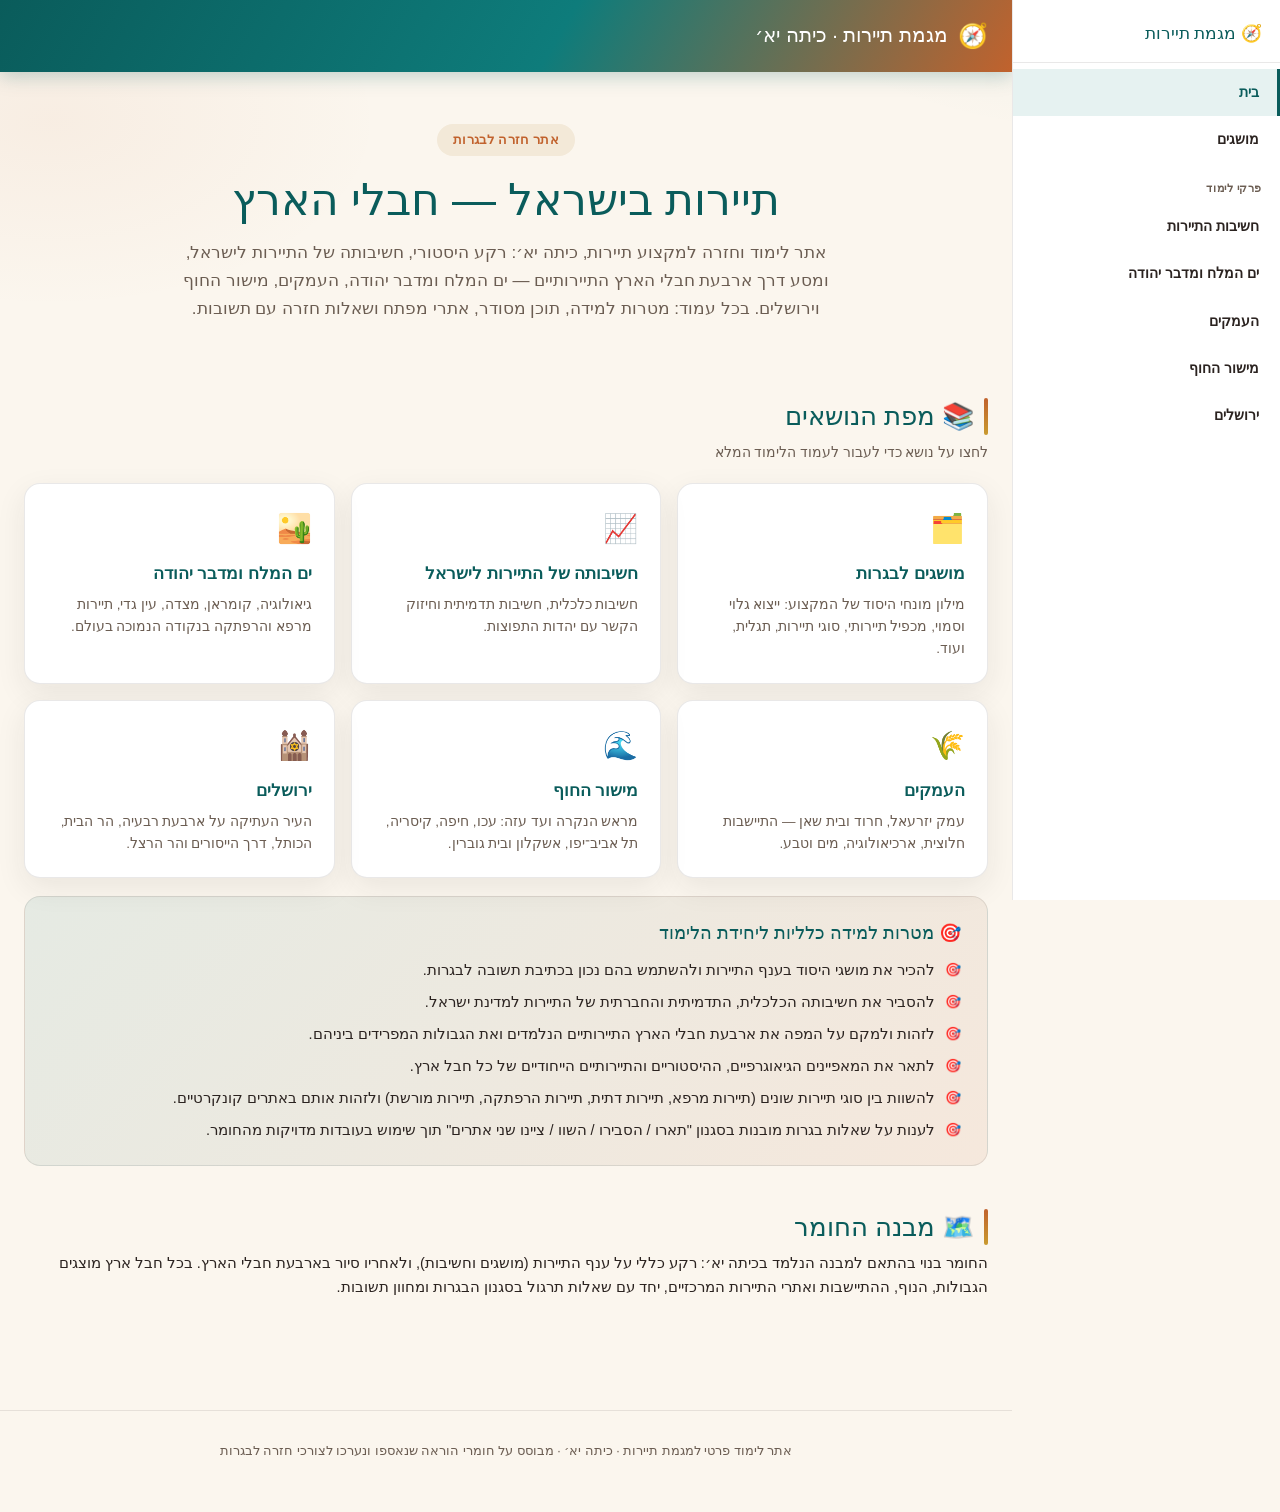
==== commit ddc83259: "תיקון צבע אפור לא קריא במשוב חידונים ותשובות פתוחות בדשבורד תלמיד .quiz-explain ו-.open-q-feedback ה" ====
--- a/student/index.html
+++ b/student/index.html
@@ -39,6 +39,12 @@
     .main { max-width: 800px; margin: 0 auto; padding: 26px 24px; }
 
     .unit-card { background: linear-gradient(160deg, rgba(255,239,217,0.9), rgba(255,255,255,0.9)); border: 1px solid rgba(27,42,61,0.07); border-radius: 18px; padding: 22px; margin-bottom: 18px; }
+    .promo-card { display: flex; align-items: center; gap: 16px; padding: 18px 22px; margin-bottom: 22px; border-radius: 18px; background: linear-gradient(135deg, var(--blue), var(--purple)); color: #fff; text-decoration: none; box-shadow: 0 6px 18px rgba(30,144,255,0.28); transition: transform 0.15s; }
+    .promo-card:hover { transform: translateY(-2px); }
+    .promo-icon { font-size: 30px; flex-shrink: 0; }
+    .promo-title { font-family: var(--font-display); font-size: 15px; font-weight: 800; }
+    .promo-desc { font-size: 12px; opacity: 0.9; margin-top: 3px; }
+    .promo-count { margin-inline-start: auto; font-family: var(--font-display); font-size: 13px; font-weight: 700; white-space: nowrap; background: rgba(255,255,255,0.18); padding: 5px 12px; border-radius: 20px; }
     .unit-head { display: flex; align-items: center; justify-content: space-between; gap: 12px; flex-wrap: wrap; margin-bottom: 14px; }
     .unit-name { font-family: var(--font-display); font-size: 18px; font-weight: 800; }
     .unit-badge { font-size: 11px; font-weight: 700; padding: 4px 11px; border-radius: 20px; }
@@ -67,6 +73,14 @@
     .quiz-modal { max-width: 700px; margin: 0 auto; background: var(--dark2); border-radius: 20px; padding: 26px; }
     .quiz-modal-head { display: flex; justify-content: space-between; align-items: center; margin-bottom: 18px; }
     .quiz-modal-title { font-family: var(--font-display); font-size: 17px; font-weight: 800; }
+    .quiz-timer { font-family: var(--font-display); font-size: 13px; font-weight: 700; color: var(--muted); margin-top: 3px; font-variant-numeric: tabular-nums; }
+    .quiz-timer.warn { color: var(--warning); }
+    .quiz-timer.danger { color: var(--error); }
+    .quiz-mode-badge { display: inline-flex; align-items: center; gap: 4px; font-size: 11px; font-weight: 700; padding: 3px 10px; border-radius: 20px; margin-inline-start: 8px; vertical-align: middle; }
+    .quiz-mode-badge.exam { background: rgba(255,122,61,0.14); color: var(--warning); }
+    .quiz-mode-badge.practice { background: rgba(14,158,143,0.1); color: var(--teal); }
+    .quiz-review-list { background: var(--dark3); border-radius: 12px; padding: 12px 14px; margin-bottom: 16px; font-size: 12px; }
+    .quiz-review-list b { font-family: var(--font-display); }
     .quiz-q { margin-bottom: 20px; padding-bottom: 18px; border-bottom: 1px solid rgba(27,42,61,0.07); }
     .quiz-q:last-child { border-bottom: none; }
     .quiz-q-text { font-weight: 700; margin-bottom: 10px; font-size: 14px; }
@@ -75,11 +89,17 @@
     .quiz-opt.selected { border-color: var(--blue); background: rgba(30,144,255,0.1); }
     .quiz-opt.correct { border-color: var(--success); background: rgba(18,166,110,0.12); }
     .quiz-opt.wrong { border-color: var(--error); background: rgba(229,72,77,0.12); }
-    .quiz-explain { font-size: 12px; color: var(--muted); background: var(--dark3); border-radius: 10px; padding: 10px 12px; margin-top: 8px; display: none; }
+    .quiz-explain { font-size: 13px; color: var(--text); line-height: 1.55; background: var(--dark3); border-radius: 10px; padding: 10px 12px; margin-top: 8px; border-inline-start: 3px solid var(--teal); display: none; }
     .quiz-explain.show { display: block; }
     .quiz-result { text-align: center; padding: 20px 0; }
     .quiz-result-score { font-family: var(--font-display); font-size: 32px; font-weight: 800; color: var(--purple-light); margin-bottom: 6px; }
     .quiz-footer { display: flex; gap: 10px; justify-content: flex-end; margin-top: 18px; }
+
+    .open-q-text { font-weight: 700; margin-bottom: 8px; font-size: 14px; }
+    .open-q-textarea { width: 100%; min-height: 80px; padding: 10px 12px; border-radius: 10px; border: 1px solid rgba(27,42,61,0.12); background: var(--dark3); color: var(--text); font-family: 'Heebo', sans-serif; font-size: 13px; resize: vertical; }
+    .open-q-textarea:focus { outline: none; border-color: var(--blue); }
+    .open-q-feedback { font-size: 13px; color: var(--text); line-height: 1.55; background: var(--dark3); border-radius: 10px; padding: 10px 12px; margin-top: 8px; border-inline-start: 3px solid var(--purple); display: none; white-space: pre-wrap; }
+    .open-q-feedback.show { display: block; }
 
     .empty-state { text-align: center; padding: 60px 20px; color: var(--muted); }
     .loading-spinner { display: inline-block; width: 16px; height: 16px; border: 2px solid rgba(27,42,61,0.15); border-top-color: var(--blue); border-radius: 50%; animation: spin 0.7s linear infinite; }
@@ -101,17 +121,41 @@
   </div>
 </div>
 
-<div class="main" id="unitsContainer">
-  <div class="empty-state"><span class="loading-spinner"></span> טוען התקדמות...</div>
+<div class="main">
+  <a class="promo-card" href="https://nisan1234-afk.github.io/jerusalem-tour/" target="_blank">
+    <div class="promo-icon">🖼️</div>
+    <div>
+      <div class="promo-title">כרטיסיות זיהוי אתרים מתמונה</div>
+      <div class="promo-desc">114 אתרים אמיתיים מכל 4 החבלים — נחשו מהתמונה, סמנו "יודע/ת". ההתקדמות נשמרת ונראית למורה.</div>
+    </div>
+    <div class="promo-count" id="siteRecognitionCount"></div>
+  </a>
+  <div id="unitsContainer">
+    <div class="empty-state"><span class="loading-spinner"></span> טוען התקדמות...</div>
+  </div>
 </div>
 
 <div class="quiz-overlay" id="quizOverlay">
   <div class="quiz-modal">
     <div class="quiz-modal-head">
-      <div class="quiz-modal-title" id="quizTitle">בוחן</div>
+      <div>
+        <div class="quiz-modal-title" id="quizTitle">בוחן</div>
+        <div class="quiz-timer" id="quizTimer"></div>
+      </div>
       <button class="btn-sm btn-ghost" onclick="closeQuiz()">✕ סגירה</button>
     </div>
     <div id="quizBody"></div>
+  </div>
+</div>
+
+<div class="quiz-overlay" id="openAnswerOverlay">
+  <div class="quiz-modal">
+    <div class="quiz-modal-head">
+      <div class="quiz-modal-title" id="openAnswerTitle">שאלות פתוחות</div>
+      <button class="btn-sm btn-ghost" onclick="closeOpenAnswer()">✕ סגירה</button>
+    </div>
+    <div style="font-size:12px;color:var(--muted);margin-bottom:14px;">כתבו תשובה לכל שאלה ולחצו על "בדיקה" — המשוב מבוסס אך ורק על חומר הלימוד, והתשובות שלכם נשמרות ונראות למורה.</div>
+    <div id="openAnswerBody"></div>
   </div>
 </div>
 
@@ -167,6 +211,16 @@
         explain: 'הקרקע הגירית הרכה של שפלת יהודה אפשרה לחצוב בקלות יחסית מערות ענק בצורת פעמון — ולכן מכונה האזור "ארץ אלף המערות".' },
       { q: 'מה שימש הקולומבריום בבית גוברין?', opts: ['מקדש לפולחן דתי', 'מקום קינון ליונים, לצורכי מאכל ודישון', 'בריכת טבילה', 'אולם קבלת אורחים'], correct: 1,
         explain: 'הקולומבריום הוא מערה עם מאות נישות קטנות ששימשו לגידול יונים — למאכל, לדישון השדות ואף למסחר.' }
+    ],
+    open: [
+      'א. תארו את הנוף האופייני למישור החוף המרכזי והדרומי. ב. ציינו שמות של שני אתרי תיירות מיוחדים בשפלת החוף (מישור החוף הדרומי) והסבירו מה מייחד אותם. ג. צפו בשני הסרטונים על אשקלון ועל נתניה, וציינו אילו סוגים של "תיירות לשם הנאה" מוצעים בכל אחת מהערים, והסבירו מה מייחד את אשקלון לעומת נתניה מבחינת ההיצע התיירותי שלה.',
+      'א. ציינו שתי ערים במישור החוף המרכזי והדרומי שנמצאו בהן שרידים ארכיאולוגיים, ותארו שריד אחד מהן. ב. הסבירו מיהם הבהאים וציינו את שמותיהם של שני אתרים קדושים לבהאים בישראל. ג. ציינו שלושה מגורמי המשיכה של העיר תל אביב עבור תיירים.',
+      'א. בתל–אביב המשמשת כמרכז תרבותי, שוכנים מוזיאונים רבים. בחרו בשני מוזיאונים השוכנים בעיר, ותארו בקצרה מה מייחד כל אחד מהם. ב. ציינו את שמותיהם של שני מוזיאונים במישור החוף הצפוני (חוף הגליל המערבי). תארו מה אפשר לראות בכל מוזיאון, ופרטו את גורמי המשיכה של תיירים לאזור. ג. בהרי הכרמל נמצאים שני כפרים דרוזיים. ציינו את שמותיהם של שני הכפרים, וציינו שלוש פעילויות תיירותיות המתקיימות בהם.',
+      'א. אתר תיירות יחיד במינו משתרע בשפלת יהודה, בבית גוברין, מדרום–מזרח לעיר אשקלון. תארו מה ניתן לראות במקום. ב. ציינו את שמותיהם של שני אתרי תיירות בתל–אביב-יפו, ותארו מה אפשר לראות באתרים הללו. ג. ציינו שלושה גורמי משיכה תיירותיים באזור מישור החוף הצפוני, והביאו דוגמה לכל אחד מהם.',
+      'א. מהם הגבולות הגיאוגרפיים של מישור החוף הצפוני? ב. בראש הנקרה, הנמצאת בנקודת הגבול שבין ישראל ללבנון, נמצא אתר טבע ייחודי. תארו מה ניתן לראות באתר הזה, וציינו אילו תשתיות תיירותיות נמצאות בו. ג. העיר המרכזית באזור "כרמלים" היא חיפה, ובה כמה אתרי תיירות שהם מוקד משיכה לתיירות הפנים ולתיירות הנכנסת. ציינו שניים מהם, ורשמו איזה מגזר תיירותי ייכלל בתכנית הביקור בכל אחד מהם.',
+      'א. עכו היא אחת הערים העתיקות בישראל. תארו בקצרה שני אתרי תיירות מעניינים בעיר — האחד ארכיאולוגי והאחר אתר קדוש. ב. ציינו שם של פארק או שמורת טבע במישור החוף הצפוני (חוף הגליל המערבי), ותארו בקצרה מה מושך מבקרים למקום. ג. בעיר חיפה, שהיא העיר המרכזית באזור הזה, נמצאים אתרים החשובים לבני דתות שונות. ציינו שני אתרים שכל אחד מהם חשוב לבני דת אחרת, והסבירו מהי חשיבותם הדתית ומהי תרומתם לתיירות בעיר.',
+      'א. העיר חיפה משופעת במוזיאונים מגוונים. בחרו שני מוזיאונים הנמצאים בחיפה ותארו בקצרה מה מייחד כל אחד מהם. ב. קיסריה היא עיר עתיקה השוכנת בחוף הכרמל, ויש בה אתרי תיירות רבים ומעניינים. ציינו שני אתרים בולטים בקיסריה וספרו עליהם בקצרה. ג. בשולי הכרמל שוכנים יישובים שהוקמו כמושבות בתקופת העלייה הראשונה. ציינו את שמותיהם של שניים מהם, ורשמו מוקד משיכה תיירותי אחד בכל אחד מהם.',
+      'א. זיכרון יעקב, השוכנת על רכס הכרמל, הוקמה כמושבה בשנת 1882. כיום היא עוברת תהליך עיור מואץ תוך כדי שמירה על צביון בתיה ורחובותיה הראשונים. ציינו שני אתרים בזיכרון יעקב המשמרים את עברה ההיסטורי. ב. ציינו את שמותיהם של שני אתרים במישור החוף הצפוני, שהם שרידים מימי שלטון הצלבנים בארץ. ג. קבוצת תיירים מתארחת במלון בנהרייה, ומעוניינת לערוך סיור באזור בדגש היסטורי. תכננו עבור הקבוצה סיור בן יומיים, שיכלול שישה אתרים — שלושה בכל יום.'
     ]
   },
   haamakim: {
@@ -212,7 +266,16 @@
     explain: 'האזור תחום ברכסי הרים מכל עבר: הגליל התחתון בצפון, הרי הגלבוע בדרום, בקע הירדן במזרח והכרמל במערב.' },
   { q: 'מה אירע בנהריים ומה ייחודה ההיסטורי?', opts: ['נבנתה שם תחנת הכוח הראשונה על נהר הירדן', 'נחתם שם הסכם שלום', 'הוקם שם המושב הראשון בארץ', 'התגלה שם מפעל מים רומי'], correct: 0,
     explain: 'נהריים ידועה בסיפור החלוצים ובתחנת הכוח ההיסטורית — הראשונה מסוגה — שנבנתה על נהר הירדן.' }
-  ]},
+  ],
+    open: [
+      'א. ציינו מהי צורת ההתיישבות המרכזית באזור העמקים, ציינו את שמותיהן של שתי ערים באזור זה, והסבירו מהו תפקידן עבור יישובי הסביבה. ב. ציינו את שמותיהן של שתי אטרקציות מים תיירותיות באזור העמקים. ג. ציינו גורם משיכה תיירותי של אזור העמקים, שאינו קשור לאטרקציות מים, וציינו את שמותיהם של שני אתרי תיירות הקשורים לגורם משיכה זה.',
+      'א. ציינו את שמותיהם של שלושה עמקים הכלולים באזור העמקים, ומהי צורת ההתיישבות העיקרית באזור זה? ב. ציינו את שמותיהם של שני אתרים ארכיאולוגיים באזור העמקים, ותארו כל אחד מהם. ג. ציינו את שמותיהם של שני אתרי טבע באזור העמקים, ותארו כל אחד מהם.',
+      'משפחה מתארחת בחיפה ומעוניינת לטייל באזור העמקים באמצעות הרכבת, הנוסעת בקו המחודש של רכבת העמק. הרכבת עוצרת בכמה תחנות: יקנעם-כפר יהושע, מגדל העמק-כפר ברוך, עפולה ובית שאן. המליצו למשפחה על שני יעדים תיירותיים הנמצאים בסביבת מסלול הרכבת ותארו אותם.',
+      'א. ציינו שלושה גורמי משיכה של אזור העמקים, ותנו דוגמה לאתר אחד מכל אחד מסוגי המשיכה שציינתם. ב. קבוצה של צעירים מפרויקט "תגלית" מעוניינים לטייל באזור העמקים. המליצו להם על ביקור בשלושה אתרים מרכזיים באזור, והסבירו את השיקולים בבחירת המסלול תוך התייחסות לאתרים עצמם, לרצף הביקור ולמשך השהייה.',
+      'תארו בקצרה שני אתרים באזור העמקים, המתאימים לתייר המתעניין בארכיאולוגיה.',
+      'הסבירו מהו אופי ההתיישבות בעמקים. ציינו שמות של שתי ערים באזור העמקים והסבירו את חשיבותה של אחת מהן לאזור.'
+    ]
+  },
   yam_hamelach: {
     studyUrl: '../yam-hamelach.html',
     quiz: [
@@ -256,7 +319,20 @@
     explain: 'מפלס ים המלח יורד בקצב מדאיג, בעיקר עקב ניצול יתר של מקורות המים הזורמים אליו.' },
   { q: 'כיצד נוצרים בולענים בחוף ים המלח?', opts: ['מי תהום מתוקים ממיסים שכבות מלח תת-קרקעיות ויוצרים חללים שקורסים', 'פעילות געשית', 'חפירות כרייה בלתי חוקיות', 'שיטפונות עונתיים'], correct: 0,
     explain: 'ירידת מפלס הים גורמת לחדירת מי תהום מתוקים הממיסים שכבות מלח תת-קרקעיות, ויוצרת חללים שגורמים להתמוטטות פתאומית של פני הקרקע.' }
-  ]},
+  ],
+    open: [
+      'הסבירו את תופעת "מדבר בצל גשם" וכיצד היא גורמת לאקלים המדברי במדבר יהודה.',
+      'מהו השבר הסורי-אפריקאי, ומה הקשר הגיאולוגי שלו לים המלח?',
+      'תארו את שני האגנים המרכיבים את ים המלח, תוך הדגשת ההבדל המרכזי ביניהם.',
+      'מהו התהליך הגורם להתהוות בולענים בחוף ים המלח, ומהם בולענים?',
+      'ציינו את הממצא הארכיאולוגי העיקרי שהתגלה בקומראן ואת הקהילה שחיה בו, ומה חשיבותה הארכיאולוגית?',
+      'תארו את המאפיינים הטבעיים הייחודיים של שמורת עין גדי.',
+      'ציינו שני היבטים מרכזיים ההופכים את מצדה לאתר מורשת עולמית של אונסק"ו.',
+      'הסבירו את חשיבות אתר קאסר אל-יהוד עבור צליינים נוצרים.',
+      'פרטו שלוש סגולות סביבתיות או אקלימיות התורמות למעמד ים המלח כמרכז לתיירות מרפא.',
+      'הבחינו בין ההיצע התיירותי בדרום ים המלח לבין ההיצע התיירותי בצפונו.'
+    ]
+  },
   yerushalayim: {
     studyUrl: '../yerushalayim.html',
     quiz: [
@@ -300,7 +376,15 @@
     explain: 'היכל הספר במוזיאון ישראל מציג את מגילות ים המלח, לצד מודל ירושלים בימי הבית השני.' },
   { q: 'מהו מסלול הסיור סביב חומות העיר העתיקה?', opts: ['מתחלק לחלק צפוני ודרומי', 'הוא מסלול עגול יחיד ללא חלוקה', 'עובר רק דרך הרובע היהודי', 'אינו פתוח למבקרים'], correct: 0,
     explain: 'ניתן לסייר סביב חומות העיר העתיקה; המסלול מתחלק לשני חלקים — צפוני (משער יפו לשער האריות) ודרומי (משער האריות לשער ציון).' }
-  ]},
+  ],
+    open: [
+      'הסבירו מדוע הר הבית קדוש לשלוש הדתות המונותאיסטיות.',
+      'תארו את מסלול "דרך הייסורים" (ויה דולורוזה) ואת חשיבותו.',
+      'ציינו את ארבעת רבעי העיר העתיקה ותארו בקצרה אחד מהם.',
+      'מהי "כיפת הסלע" ומה ייחודה?',
+      'ציינו שני שערים בחומות העיר העתיקה ותארו את ייחודם.'
+    ]
+  },
   hashivut: {
     studyUrl: '../hashivut.html',
     quiz: [
@@ -344,13 +428,22 @@
     explain: 'רבים בעולם חשופים לתדמית שלילית של ישראל בתקשורת; התיירות הנכנסת חושפת אותם למציאות — מדינה מתקדמת, מטופחת וסובלנית.' },
   { q: 'מלבד תגלית, כיצד עוד תורמת התיירות לקשר עם יהדות התפוצות?', opts: ['כנסים בנושאים יהודיים, עידוד השקעות ומחקר, והכנסת ידיעת הארץ וציונות לחינוך היהודי בגולה', 'רק דרך מכירת מזכרות', 'אין דרכים נוספות', 'רק דרך חדשות בטלוויזיה'], correct: 0,
     explain: 'התיירות מהווה כלי לקיום כנסים בנושאים יהודיים, עידוד השקעות ומחקר ופיתוח, והכנסת נושאי ידיעת הארץ וציונות לחינוך היהודי בגולה.' }
-  ]}
+  ],
+    open: [
+      'מהם שלושת הסיבות המרכזיות להשקעה בתיירות בישראל?',
+      'הסבירו את מושג "מכפיל ההכנסות" בעזרת דוגמה.',
+      'מדוע נחשבת התיירות הנכנסת ל"ייצוא סמוי"?',
+      'מהם מטרותיו של פרויקט "תגלית" (Birthright) וכיצד הוא תורם לקשר עם יהדות התפוצות?',
+      'פרטו שלוש סיבות לכך שענף התיירות מחולל תעסוקה ומעודד פיזור אוכלוסין.'
+    ]
+  }
 };
 
 let currentUser = null;
 let units = [];
 let currentQuiz = null;
 let quizAnswers = [];
+let mistakesCounts = {};
 
 window.onload = async function() {
   const stored = sessionStorage.getItem('kitahUser');
@@ -373,6 +466,16 @@
     const data = await callAPI('getBagrutMyProgress');
     units = data.units || [];
     renderUnits();
+    try {
+      const mData = await callAPI('getBagrutMistakesSummary');
+      mistakesCounts = mData.counts || {};
+      renderUnits();
+    } catch (e) { /* לא קריטי — אם נכשל, פשוט לא יופיע כפתור "מה שכחתי" */ }
+    try {
+      const sData = await callAPI('getMySiteRecognition');
+      const knownCount = Object.values(sData.known || {}).filter(Boolean).length;
+      document.getElementById('siteRecognitionCount').textContent = knownCount + ' / 114';
+    } catch (e) { /* לא קריטי — הכרטיס עדיין מקושר, פשוט בלי מונה */ }
   } catch(e) {
     container.innerHTML = '<div class="empty-state">שגיאה: ' + e.message + '</div>';
   }
@@ -404,27 +507,134 @@
         </div>
         <div class="unit-actions">
           ${UNIT_CONTENT[u.unit_id] ? `<a class="btn btn-ghost" href="${UNIT_CONTENT[u.unit_id].studyUrl}" target="_blank">📖 לחומר הלימוד</a>` : ''}
-          <button class="btn btn-primary" onclick="startQuiz('${u.unit_id}')">${u.completed ? '🔁 לנסות שוב' : '▶ להתחיל בוחן'}</button>
+          <button class="btn btn-primary" onclick="startQuiz('${u.unit_id}', false)">${u.completed ? '🔁 לנסות שוב' : '▶ להתחיל בוחן'}</button>
+          <button class="btn btn-ghost" onclick="startQuiz('${u.unit_id}', true)">⏱️ בגרות מדומה</button>
+          ${mistakesCounts[u.unit_id] ? `<button class="btn btn-ghost" onclick="startMistakePractice('${u.unit_id}')">🧠 מה שכחתי (${mistakesCounts[u.unit_id]})</button>` : ''}
+          ${UNIT_CONTENT[u.unit_id] && UNIT_CONTENT[u.unit_id].open && UNIT_CONTENT[u.unit_id].open.length ? `<button class="btn btn-ghost" onclick="startOpenAnswers('${u.unit_id}')">📝 שאלות פתוחות</button>` : ''}
         </div>
       </div>
     `;
   }).join('');
 }
 
-function startQuiz(unit_id) {
+const EXAM_SECONDS_PER_QUESTION = 75;
+let examTimerHandle = null;
+let examSecondsLeft = 0;
+
+function startQuiz(unit_id, examMode) {
   const content = UNIT_CONTENT[unit_id];
   if (!content) return;
-  currentQuiz = { unit_id, questions: content.quiz };
+  currentQuiz = { unit_id, questions: content.quiz, examMode: !!examMode };
   quizAnswers = new Array(content.quiz.length).fill(null);
   const unit = units.find(u => u.unit_id === unit_id);
-  document.getElementById('quizTitle').textContent = 'בוחן — ' + (unit ? unit.name : '');
+  const modeBadge = examMode
+    ? '<span class="quiz-mode-badge exam">⏱️ בגרות מדומה</span>'
+    : '<span class="quiz-mode-badge practice">תרגול</span>';
+  document.getElementById('quizTitle').innerHTML = 'בוחן — ' + escapeHtml(unit ? unit.name : '') + modeBadge;
   renderQuizBody();
   document.getElementById('quizOverlay').classList.add('show');
+  if (examMode) {
+    examSecondsLeft = content.quiz.length * EXAM_SECONDS_PER_QUESTION;
+    updateExamTimerDisplay();
+    examTimerHandle = setInterval(() => {
+      examSecondsLeft--;
+      updateExamTimerDisplay();
+      if (examSecondsLeft <= 0) {
+        stopExamTimer();
+        alert('הזמן נגמר! הבוחן נשלח אוטומטית עם התשובות שסימנתם.');
+        submitQuiz(true);
+      }
+    }, 1000);
+  } else {
+    document.getElementById('quizTimer').textContent = '';
+  }
+}
+
+async function startMistakePractice(unit_id) {
+  const content = UNIT_CONTENT[unit_id];
+  if (!content) return;
+  let indexes;
+  try {
+    const data = await callAPI('getBagrutMistakes', { unit_id });
+    indexes = data.indexes || [];
+  } catch (e) {
+    alert('שגיאה בטעינת "מה שכחתי": ' + e.message);
+    return;
+  }
+  if (!indexes.length) { alert('כרגע אין שאלות פתוחות לחזרה ביחידה הזו.'); return; }
+  const questions = indexes.map(i => content.quiz[i]).filter(Boolean);
+  currentQuiz = { unit_id, questions, focusMode: true, originalIndexes: indexes };
+  quizAnswers = new Array(questions.length).fill(null);
+  const unit = units.find(u => u.unit_id === unit_id);
+  document.getElementById('quizTitle').innerHTML = 'מה שכחתי — ' + escapeHtml(unit ? unit.name : '') +
+    '<span class="quiz-mode-badge exam">🧠 חזרה ממוקדת</span>';
+  document.getElementById('quizTimer').textContent = '';
+  renderQuizBody();
+  document.getElementById('quizOverlay').classList.add('show');
+}
+
+function updateExamTimerDisplay() {
+  const el = document.getElementById('quizTimer');
+  const m = Math.floor(examSecondsLeft / 60);
+  const s = examSecondsLeft % 60;
+  el.textContent = '⏱️ ' + m + ':' + String(s).padStart(2, '0');
+  el.className = 'quiz-timer' + (examSecondsLeft <= 30 ? ' danger' : examSecondsLeft <= 120 ? ' warn' : '');
+}
+
+function stopExamTimer() {
+  if (examTimerHandle) { clearInterval(examTimerHandle); examTimerHandle = null; }
 }
 
 function closeQuiz() {
+  stopExamTimer();
   document.getElementById('quizOverlay').classList.remove('show');
   currentQuiz = null;
+}
+
+let currentOpenUnit = null;
+
+function startOpenAnswers(unit_id) {
+  const content = UNIT_CONTENT[unit_id];
+  if (!content || !content.open || !content.open.length) return;
+  currentOpenUnit = unit_id;
+  const unit = units.find(u => u.unit_id === unit_id);
+  document.getElementById('openAnswerTitle').textContent = 'שאלות פתוחות — ' + (unit ? unit.name : '');
+  renderOpenAnswerBody(content.open);
+  document.getElementById('openAnswerOverlay').classList.add('show');
+}
+
+function renderOpenAnswerBody(questions) {
+  const body = document.getElementById('openAnswerBody');
+  body.innerHTML = questions.map((q, qi) => `
+    <div class="quiz-q" id="openQ${qi}">
+      <div class="open-q-text">${qi + 1}. ${escapeHtml(q)}</div>
+      <textarea class="open-q-textarea" id="openAnswerInput${qi}" placeholder="כתבו כאן את התשובה שלכם..."></textarea>
+      <div style="margin-top:8px;"><button class="btn btn-primary" onclick="submitOpenAnswerQ(${qi})">📝 שליחה לבדיקה</button></div>
+      <div class="open-q-feedback" id="openFeedback${qi}"></div>
+    </div>
+  `).join('');
+}
+
+async function submitOpenAnswerQ(qi) {
+  const content = UNIT_CONTENT[currentOpenUnit];
+  const question = content.open[qi];
+  const textarea = document.getElementById('openAnswerInput' + qi);
+  const answer = textarea.value.trim();
+  const feedbackEl = document.getElementById('openFeedback' + qi);
+  if (!answer) { textarea.focus(); return; }
+  feedbackEl.classList.add('show');
+  feedbackEl.textContent = '...בודק את התשובה, רגע';
+  try {
+    const data = await callAPI('submitOpenAnswer', { unit_id: currentOpenUnit, question, answer });
+    feedbackEl.textContent = data.feedback;
+  } catch (e) {
+    feedbackEl.textContent = 'שגיאה: ' + e.message;
+  }
+}
+
+function closeOpenAnswer() {
+  document.getElementById('openAnswerOverlay').classList.remove('show');
+  currentOpenUnit = null;
 }
 
 function renderQuizBody() {
@@ -448,14 +658,19 @@
   qEl.querySelectorAll('.quiz-opt').forEach((btn, i) => btn.classList.toggle('selected', i === oi));
 }
 
-async function submitQuiz() {
+async function submitQuiz(auto) {
+  stopExamTimer();
   const total = currentQuiz.questions.length;
-  const unanswered = quizAnswers.findIndex(a => a === null);
-  if (unanswered !== -1) {
-    if (!confirm('יש שאלות בלי תשובה. לסיים בכל זאת?')) return;
+  if (!auto) {
+    const unanswered = quizAnswers.findIndex(a => a === null);
+    if (unanswered !== -1) {
+      if (!confirm('יש שאלות בלי תשובה. לסיים בכל זאת?')) return;
+    }
   }
 
   let score = 0;
+  const wrongNums = [];
+  const mistakeResults = [];
   currentQuiz.questions.forEach((item, qi) => {
     const qEl = document.getElementById('quizQ' + qi);
     const opts = qEl.querySelectorAll('.quiz-opt');
@@ -465,25 +680,40 @@
       else if (oi === quizAnswers[qi]) btn.classList.add('wrong');
     });
     document.getElementById('quizExplain' + qi).classList.add('show');
-    if (quizAnswers[qi] === item.correct) score++;
+    const isCorrect = quizAnswers[qi] === item.correct;
+    if (isCorrect) score++; else wrongNums.push(qi + 1);
+    const originalIndex = currentQuiz.focusMode ? currentQuiz.originalIndexes[qi] : qi;
+    mistakeResults.push({ index: originalIndex, correct: isCorrect });
   });
 
   const body = document.getElementById('quizBody');
+  const reviewHtml = wrongNums.length
+    ? `<div class="quiz-review-list">כדאי לחזור על שאלות: <b>${wrongNums.join(', ')}</b></div>`
+    : `<div class="quiz-review-list">כל הכבוד — ענית נכון על כל השאלות! 🎉</div>`;
+  const savedNote = currentQuiz.focusMode
+    ? 'חזרה ממוקדת — לא משפיע על ההתקדמות/הציון הכללי של היחידה'
+    : Math.round(100 * score / total) + '% הצלחה — נשמר בהתקדמות שלך';
   const resultHtml = `
     <div class="quiz-result">
       <div class="quiz-result-score">${score} / ${total}</div>
-      <div style="color:var(--muted);font-size:13px;">${Math.round(100 * score / total)}% הצלחה — נשמר בהתקדמות שלך</div>
+      <div style="color:var(--muted);font-size:13px;">${savedNote}</div>
     </div>
+    ${reviewHtml}
   `;
   body.insertAdjacentHTML('afterbegin', resultHtml);
   const footer = body.querySelector('.quiz-footer');
   footer.innerHTML = '<button class="btn btn-primary" onclick="closeQuiz(); loadProgress();">סגירה וחזרה להתקדמות</button>';
 
+  if (!currentQuiz.focusMode) {
+    try {
+      await callAPI('saveBagrutQuizResult', { unit_id: currentQuiz.unit_id, score, total });
+    } catch(e) {
+      alert('הציון חושב אך לא נשמר: ' + e.message);
+    }
+  }
   try {
-    await callAPI('saveBagrutQuizResult', { unit_id: currentQuiz.unit_id, score, total });
-  } catch(e) {
-    alert('הציון חושב אך לא נשמר: ' + e.message);
-  }
+    await callAPI('updateBagrutMistakes', { unit_id: currentQuiz.unit_id, results: mistakeResults });
+  } catch (e) { /* לא קריטי — לא חוסם את הצגת התוצאה */ }
 }
 
 function escapeHtml(s) { return String(s ?? '').replace(/[&<>"']/g, c => ({'&':'&amp;','<':'&lt;','>':'&gt;','"':'&quot;',"'":'&#39;'}[c])); }
